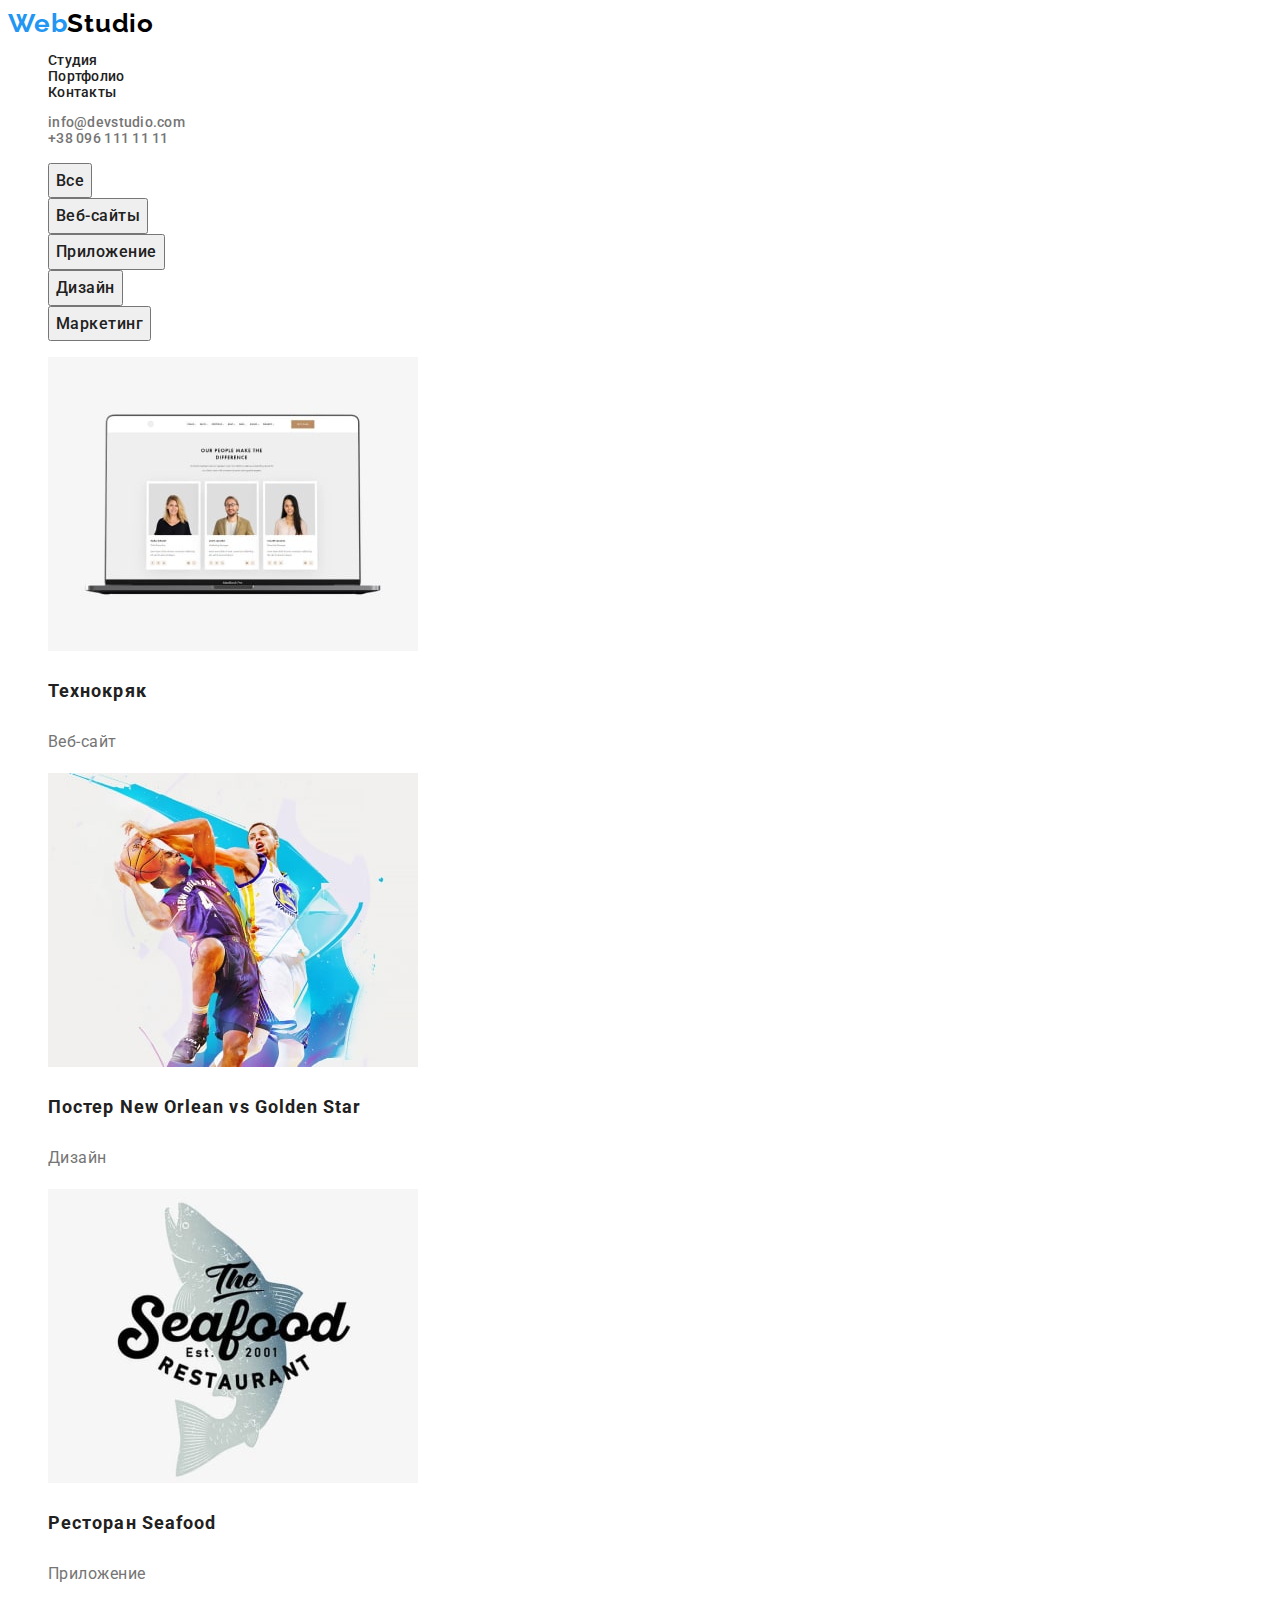
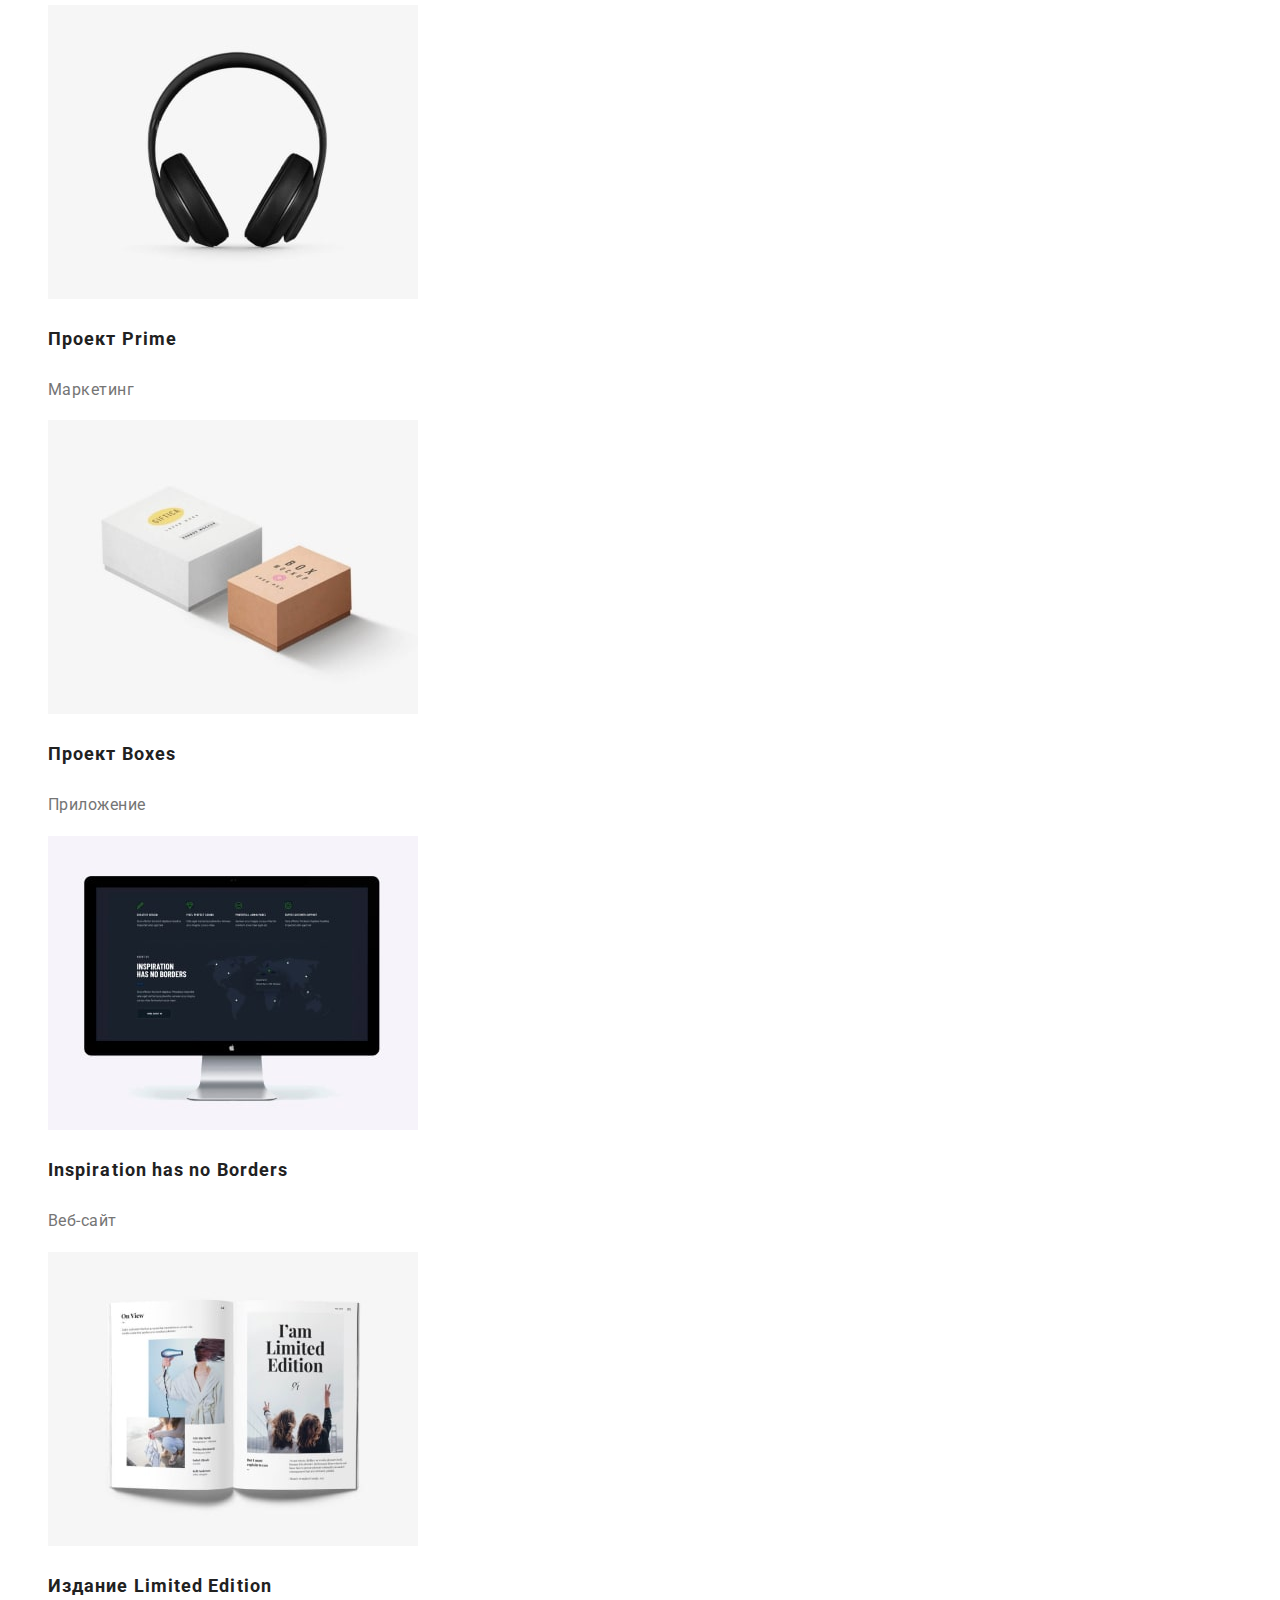
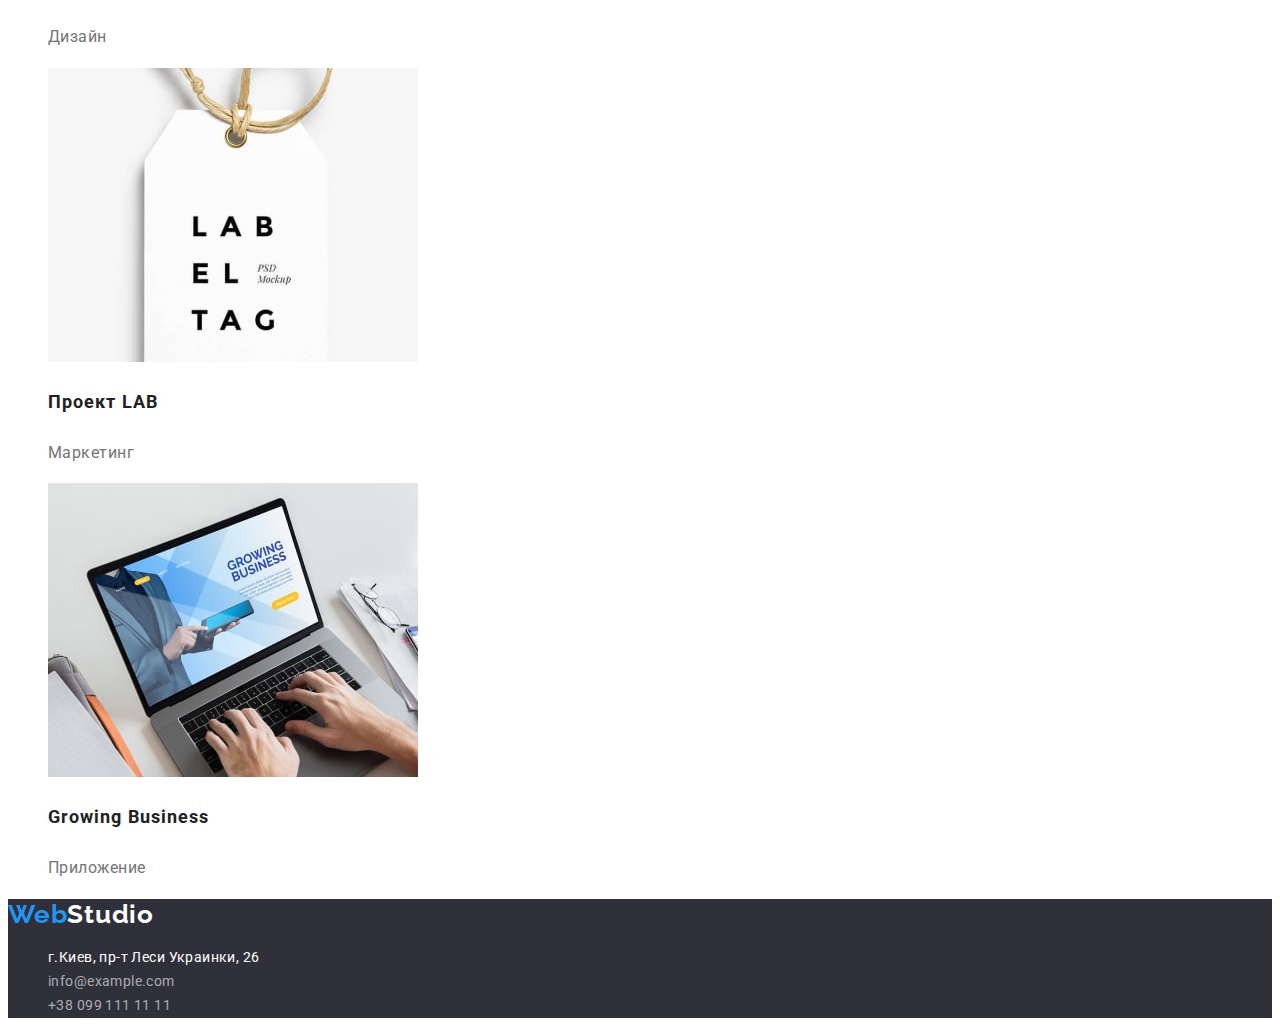
==== portfolio.html @ c3098d9e "base" ====
<!DOCTYPE html>
<html lang="ru">
  <head>
    <meta charset="UTF-8" />
    <meta http-equiv="X-UA-Compatible" content="IE=edge" />
    <meta name="viewport" content="width=device-width, initial-scale=1.0" />
    <link rel="preconnect" href="https://fonts.googleapis.com" />
    <link rel="preconnect" href="https://fonts.gstatic.com" crossorigin />
    <link
      href="https://fonts.googleapis.com/css2?family=Raleway:wght@700&family=Roboto:wght@400;500;700;900&display=swap"
      rel="stylesheet"
    />
    <link rel="stylesheet" href="./styles/portfolio.css" />
    <title>Портфолио</title>
  </head>
  <body>
    <!--header-->
    <header class="header">
      <!--menu nav-->
      <nav class="header-nav">
        <a class="header-nav-logo link" href="./index.html"
          >Web<span class="header-nav-logo-head">Studio</span></a
        >
        <ul class="header-nav-list list">
          <li>
            <a class="header-nav-list-st link" href="./index.html">Студия</a>
          </li>
          <li>
            <a class="header-nav-list-port link" href="./portfolio.html"
              >Портфолио</a
            >
          </li>
          <li>
            <a class="header-nav-list-cont link" href="#contaсts">Контакты</a>
          </li>
        </ul>
      </nav>
      <ul class="header-contaсt list">
        <li>
          <a class="header-contaсt-mail link" href="info@devstudio.com"
            >info@devstudio.com</a
          >
        </li>
        <li>
          <a class="header-contaсt-tel link" href="+380961111111"
            >+38 096 111 11 11</a
          >
        </li>
      </ul>
    </header>
    <main>
      <section class="">
        <ul class="menu-list list">
          <li class="menu-list-all link">
            <button class="menu-list-all-button" type="button">Все</button>
          </li>
          <li class="menu-list-website">
            <button class="menu-list-website-button" type="button">
              Веб-сайты
            </button>
          </li>
          <li class="menu-list-app">
            <button class="menu-list-app-button" type="button">
              Приложение
            </button>
          </li>
          <li class="menu-list-design">
            <button class="menu-list-design-button" type="button">
              Дизайн
            </button>
          </li>
          <li class="menu-list-marketing">
            <button class="menu-list-marketing-button" type="button">
              Маркетинг
            </button>
          </li>
        </ul>
        <ul class="portfolio-list list">
          <li class="portfolio-list-techno">
            <img
              src="img/portfolio/port1-min.jpg"
              alt="Технокряк"
              width="370px"
              height="294px"
            />
            <h3 class="portfolio-list-header">Технокряк</h3>
            <p class="portfolio-list-paragraph">Веб-сайт</p>
          </li>
          <li class="portfolio-list-new-orlean">
            <img
              src="img/portfolio/port2-min.jpg"
              alt="Постер New Orlean vs Golden Star"
              width="370px"
              height="294px"
            />
            <h3 class="portfolio-list-header">
              Постер New Orlean vs Golden Star
            </h3>
            <p class="portfolio-list-paragraph">Дизайн</p>
          </li>
          <li class="portfolio-list-seafood">
            <img
              src="img/portfolio/port3-min.jpg"
              alt="Ресторан Seafood"
              width="370px"
              height="294px"
            />
            <h3 class="portfolio-list-header">Ресторан Seafood</h3>
            <p class="portfolio-list-paragraph">Приложение</p>
          </li>
          <li class="portfolio-list-prime">
            <img
              src="img/portfolio/port4-min.jpg"
              alt="Проект Prime"
              width="370px"
              height="294px"
            />
            <h3 class="portfolio-list-header">Проект Prime</h3>
            <p class="portfolio-list-paragraph">Маркетинг</p>
          </li>
          <li class="portfolio-list-boxes">
            <img
              src="img/portfolio/port5-min.jpg"
              alt="Проект Boxes"
              width="370px"
              height="294px"
            />
            <h3 class="portfolio-list-header">Проект Boxes</h3>
            <p class="portfolio-list-paragraph">Приложение</p>
          </li>
          <li class="portfolio-list-inspiration">
            <img
              src="img/portfolio/port6-min.jpg"
              alt="Inspiration has no Borders"
              width="370px"
              height="294px"
            />
            <h3 class="portfolio-list-header" lang="en">
              Inspiration has no Borders
            </h3>
            <p class="portfolio-list-paragraph">Веб-сайт</p>
          </li>
          <li class="portfolio-list-limited-edition">
            <img
              src="img/portfolio/port7-min.jpg"
              alt="Издание Limited Edition"
              width="370px"
              height="294px"
            />
            <h3 class="portfolio-list-header">Издание Limited Edition</h3>
            <p class="portfolio-list-paragraph">Дизайн</p>
          </li>
          <li class="portfolio-list-lab">
            <img
              src="img/portfolio/port8-min.jpg"
              alt="Проект LAB"
              width="370px"
              height="294px"
            />
            <h3 class="portfolio-list-header">Проект LAB</h3>
            <p class="portfolio-list-paragraph">Маркетинг</p>
          </li>
          <li class="portfolio-list-growing-business">
            <img
              src="img/portfolio/port9-min.jpg"
              alt="Growing Business"
              width="370px"
              height="294px"
            />
            <h3 class="portfolio-list-header" lang="en">Growing Business</h3>
            <p class="portfolio-list-paragraph">Приложение</p>
          </li>
        </ul>
      </section>
    </main>
    <!--footer-->
    <footer class="footer" id="contaсts">
      <a class="footer-logo link" href="./index.html"
        >Web<span class="footer-logo-head">Studio</span></a
      >
      <address class="footer-contakts">
        <ul class="footer-contakts-list list">
          <li>
            <a class="footer-contakts-address link" href=""
              >г.Киев, пр-т Леси Украинки, 26</a
            >
          </li>
          <li>
            <a class="footer-contakts-mail link" href="info@example.com"
              >info@example.com</a
            >
          </li>
          <li>
            <a class="footer-contakts-tel link" href="+380991111111"
              >+38 099 111 11 11</a
            >
          </li>
        </ul>
      </address>
    </footer>
  </body>
</html>
---- styles/portfolio.css ----
body {
  font-family: "Roboto", sans-serif;
  font-style: normal;
  color: #000000;
}
:root {
  --section-color: #2f303a;
}
.link {
  text-decoration: none;
}
.list {
  list-style: none;
}
.header {
  background-color: #ffffff;
  --color-text-header: #212121;
  --color-text-contact: #757575;
}
.header-nav-logo {
  font-family: "Raleway";
  font-style: normal;
  font-weight: 700;
  font-size: 26px;
  line-height: 1.19;
  letter-spacing: 0.03em;
  color: #2196f3;
}
.header-nav-logo-head {
  color: #000000;
}
.header-nav-list {
  font-weight: 500;
  font-size: 14px;
  line-height: 1.14;
  letter-spacing: 0.02em;
  color: #212121;
}
.header-nav-list :hover,
.header-nav-list :focus {
  color: #2196f3;
}
.header-nav-list-st,
.header-nav-list-port,
.header-nav-list-cont {
  color: var(--color-text-header);
}

.header-contaсt {
  font-weight: 500;
  font-size: 14px;
  line-height: 1.14;
  letter-spacing: 0.02em;
  color: #757575;
}
.header-contaсt :hover,
.header-contaсt :focus {
  color: #2196f3;
}
.header-contaсt-mail,
.header-contaсt-tel {
  color: var(--color-text-contact);
}
.menu-list-all :hover,
.menu-list-website :hover,
.menu-list-design :hover,
.menu-list-app :hover,
.menu-list-marketing :hover,
.menu-list-all :focus,
.menu-list-website :focus,
.menu-list-design :focus,
.menu-list-app :focus,
.menu-list-marketing :focus {
  background: #2196f3;
  color: #ffffff;
}
.menu-list {
  --text-color: #212121;
}
.menu-list-all-button {
  font-family: "Roboto";
  font-style: normal;
  font-weight: 500;
  font-size: 16px;
  line-height: 1.86;
  letter-spacing: 0.03em;
  color: var(--text-color);
  cursor: pointer;
}
.menu-list-website-button {
  font-family: "Roboto";
  font-style: normal;
  font-weight: 500;
  font-size: 16px;
  line-height: 1.86;
  letter-spacing: 0.03em;
  color: var(--text-color);
  cursor: pointer;
}
.menu-list-app-button {
  font-family: "Roboto";
  font-style: normal;
  font-weight: 500;
  font-size: 16px;
  line-height: 1.86;
  letter-spacing: 0.03em;
  color: var(--text-color);
  cursor: pointer;
}
.menu-list-design-button {
  font-family: "Roboto";
  font-style: normal;
  font-weight: 500;
  font-size: 16px;
  line-height: 1.86;
  letter-spacing: 0.03em;
  color: var(--text-color);
  cursor: pointer;
}

.menu-list-marketing-button {
  font-family: "Roboto";
  font-style: normal;
  font-weight: 500;
  font-size: 16px;
  line-height: 1.86;
  letter-spacing: 0.03em;
  color: var(--text-color);
  cursor: pointer;
}
.portfolio-list-header {
  font-weight: 700;
  font-size: 18px;
  line-height: 2;
  letter-spacing: 0.06em;
  color: #212121;
}
.portfolio-list-paragraph {
  font-size: 16px;
  line-height: 1.86;
  letter-spacing: 0.03em;
  color: #757575;
}
.footer {
  background: var(--section-color);
}
.footer-logo {
  font-family: "Raleway";
  font-style: normal;
  font-weight: 700;
  font-size: 26px;
  line-height: 1.19;
  letter-spacing: 0.03em;
  color: #2196f3;
}
.footer-logo-head {
  color: #ffffff;
}
.footer-contakts-list :hover,
.footer-contakts-list :focus {
  color: #2196f3;
}
.footer-contakts-address {
  font-style: normal;
  font-size: 14px;
  line-height: 1.71;
  letter-spacing: 0.03em;
  color: #ffffff;
}
.footer-contakts-mail {
  font-style: normal;
  font-size: 14px;
  line-height: 1.71;
  letter-spacing: 0.03em;
  color: rgba(255, 255, 255, 0.6);
}
.footer-contakts-tel {
  font-style: normal;
  font-size: 14px;
  line-height: 1.71;
  letter-spacing: 0.03em;
  color: rgba(255, 255, 255, 0.6);
}
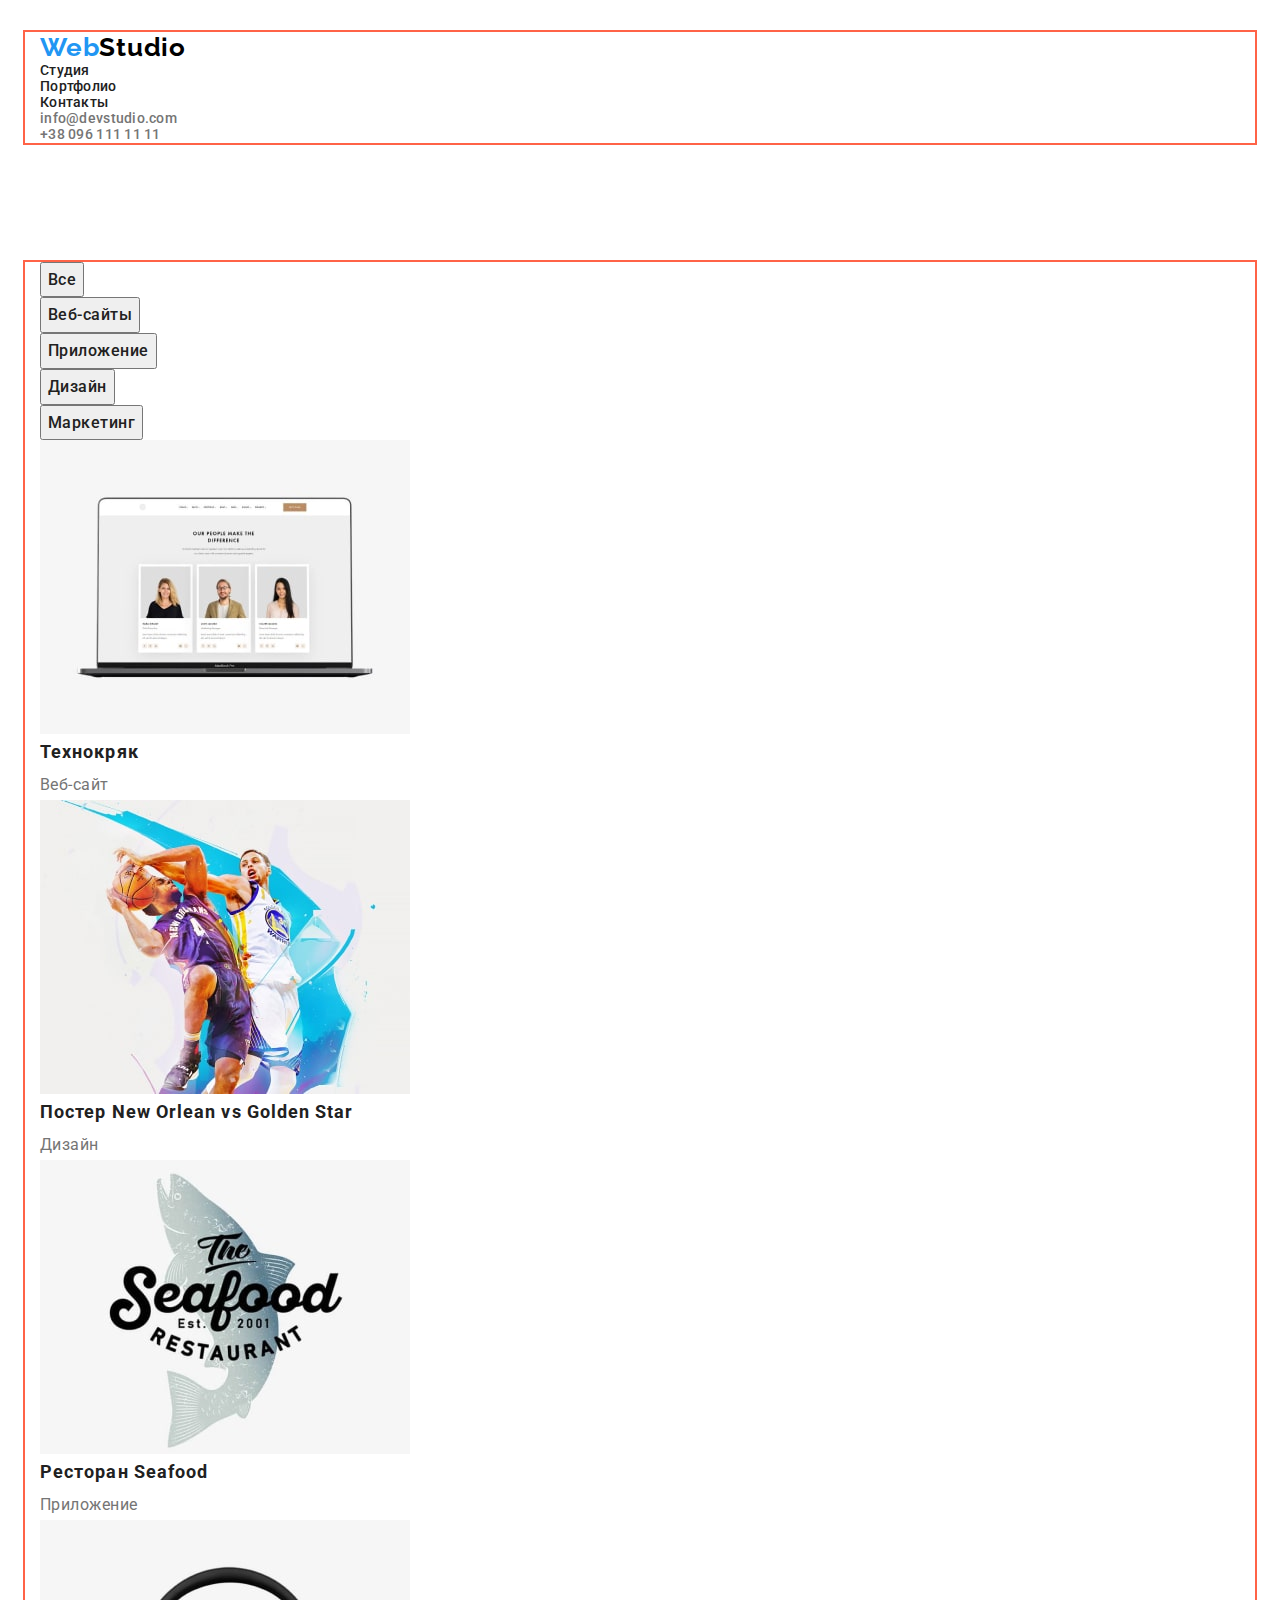
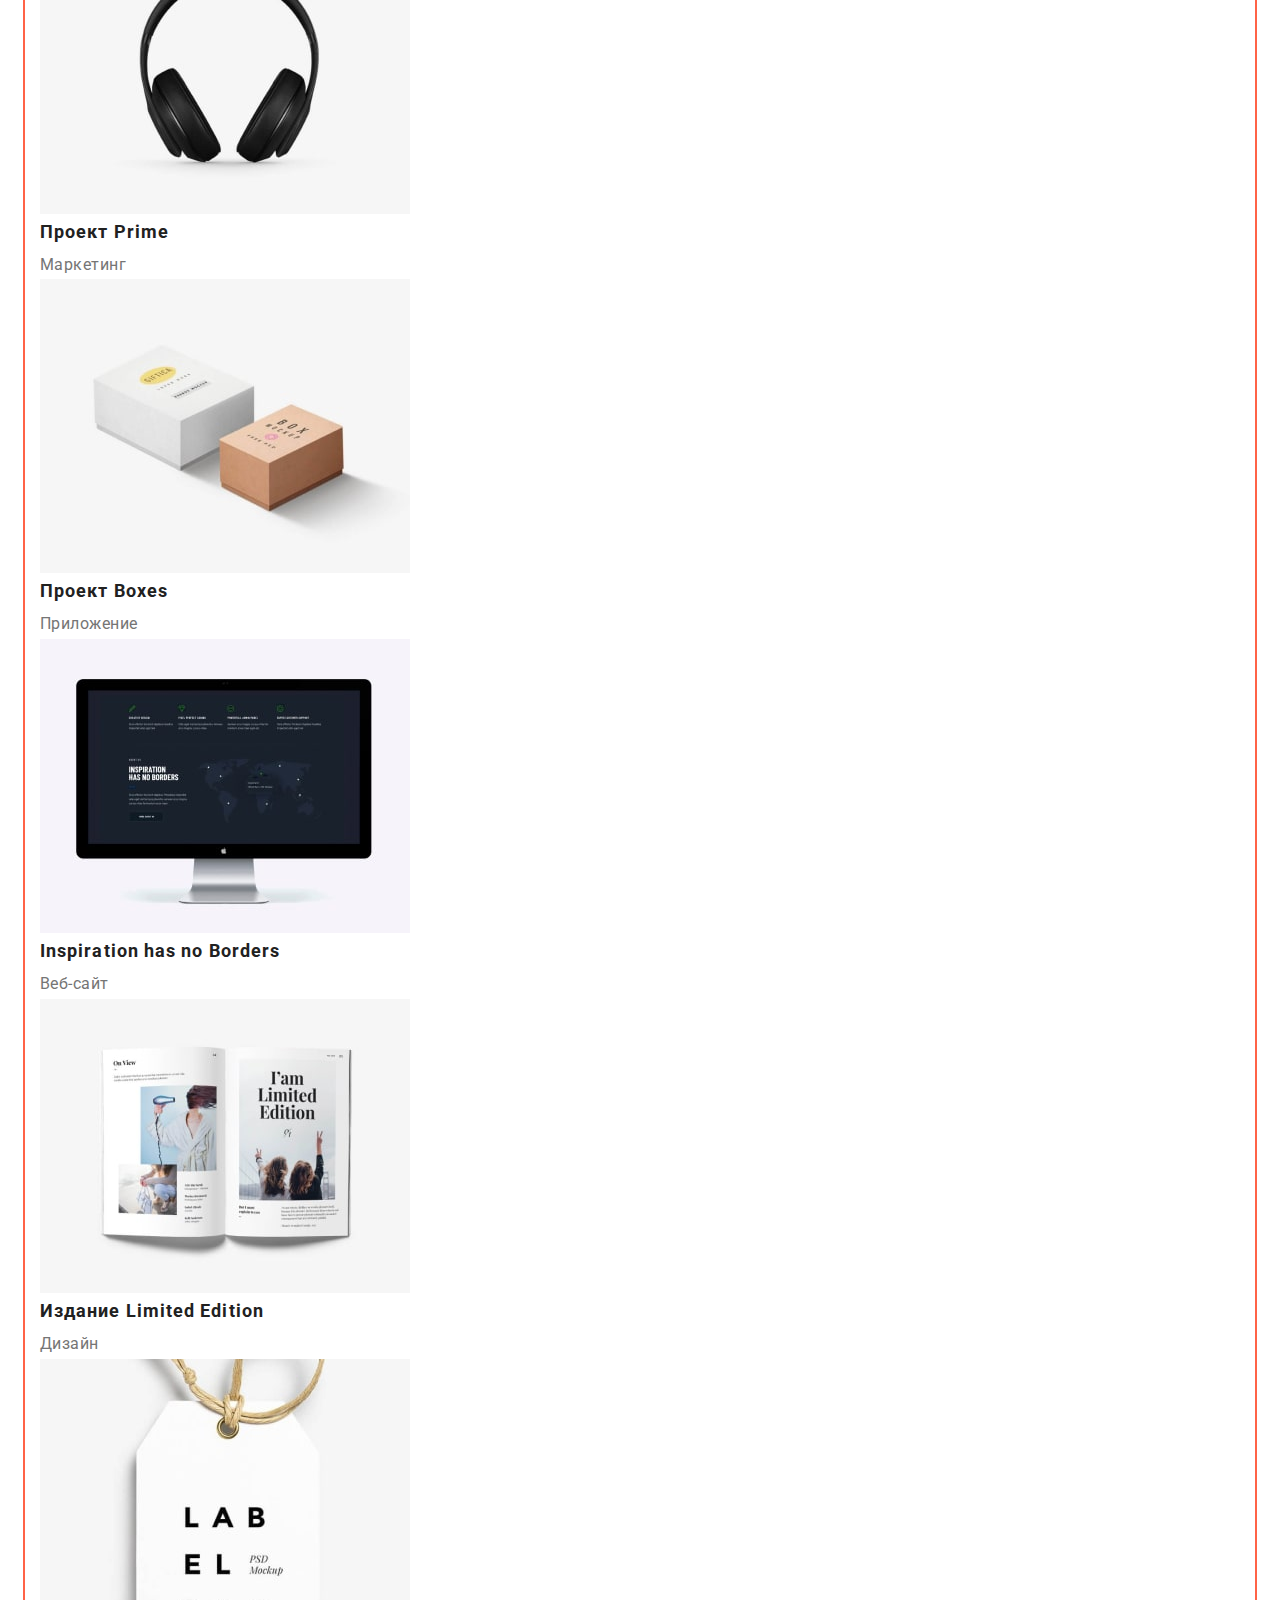
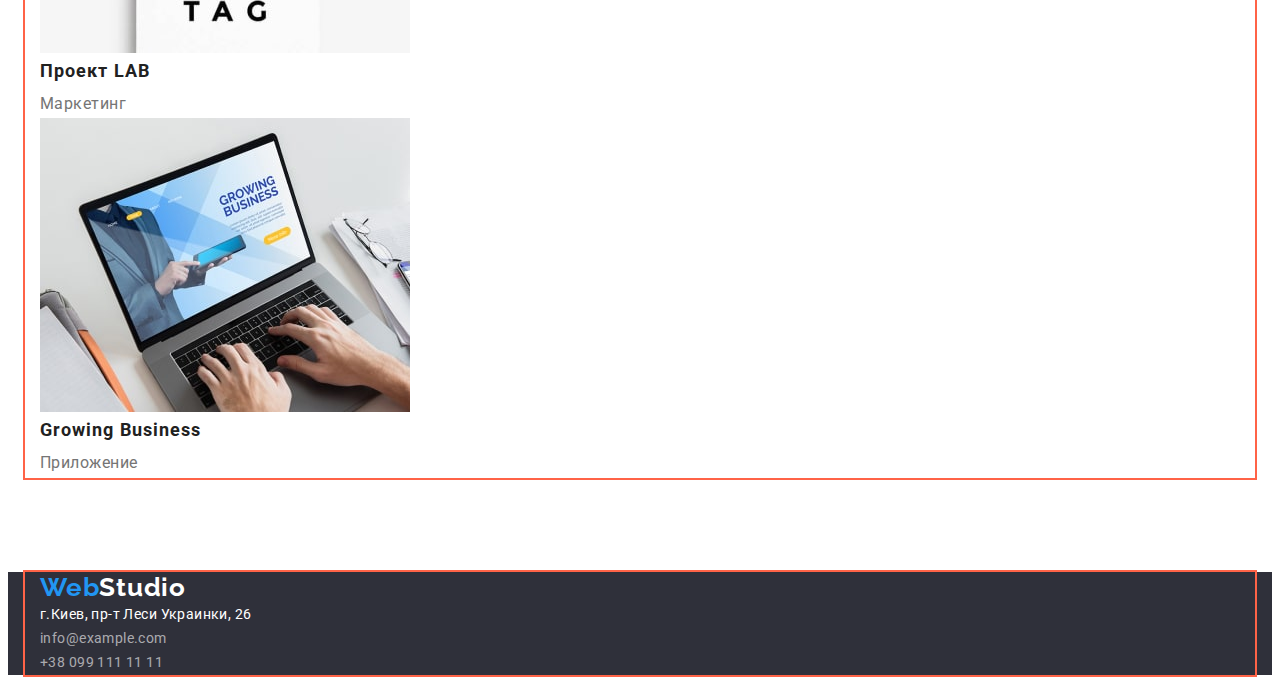
==== commit 711d97d5: "container" ====
--- a/portfolio.html
+++ b/portfolio.html
@@ -10,193 +10,206 @@
       href="https://fonts.googleapis.com/css2?family=Raleway:wght@700&family=Roboto:wght@400;500;700;900&display=swap"
       rel="stylesheet"
     />
+    <link
+      rel="stylesheet"
+      href="https://cdnjs.cloudflare.com/ajax/libs/modern-normalize/1.1.0/modern-normalize.min.css"
+      integrity="sha512-wpPYUAdjBVSE4KJnH1VR1HeZfpl1ub8YT/NKx4PuQ5NmX2tKuGu6U/JRp5y+Y8XG2tV+wKQpNHVUX03MfMFn9Q=="
+      crossorigin="anonymous"
+      referrerpolicy="no-referrer"
+    />
     <link rel="stylesheet" href="./styles/portfolio.css" />
     <title>Портфолио</title>
   </head>
   <body>
     <!--header-->
     <header class="header">
-      <!--menu nav-->
-      <nav class="header-nav">
-        <a class="header-nav-logo link" href="./index.html"
-          >Web<span class="header-nav-logo-head">Studio</span></a
-        >
-        <ul class="header-nav-list list">
+      <div class="container">
+        <!--menu nav-->
+        <nav class="header-nav">
+          <a class="header-nav-logo link" href="./index.html"
+            >Web<span class="header-nav-logo-head">Studio</span></a
+          >
+          <ul class="header-nav-list list">
+            <li>
+              <a class="header-nav-list-st link" href="./index.html">Студия</a>
+            </li>
+            <li>
+              <a class="header-nav-list-port link" href="./portfolio.html"
+                >Портфолио</a
+              >
+            </li>
+            <li>
+              <a class="header-nav-list-cont link" href="#contaсts">Контакты</a>
+            </li>
+          </ul>
+        </nav>
+        <ul class="header-contaсt list">
           <li>
-            <a class="header-nav-list-st link" href="./index.html">Студия</a>
-          </li>
-          <li>
-            <a class="header-nav-list-port link" href="./portfolio.html"
-              >Портфолио</a
+            <a class="header-contaсt-mail link" href="info@devstudio.com"
+              >info@devstudio.com</a
             >
           </li>
           <li>
-            <a class="header-nav-list-cont link" href="#contaсts">Контакты</a>
+            <a class="header-contaсt-tel link" href="+380961111111"
+              >+38 096 111 11 11</a
+            >
           </li>
         </ul>
-      </nav>
-      <ul class="header-contaсt list">
-        <li>
-          <a class="header-contaсt-mail link" href="info@devstudio.com"
-            >info@devstudio.com</a
-          >
-        </li>
-        <li>
-          <a class="header-contaсt-tel link" href="+380961111111"
-            >+38 096 111 11 11</a
-          >
-        </li>
-      </ul>
+      </div>
     </header>
     <main>
-      <section class="">
-        <ul class="menu-list list">
-          <li class="menu-list-all link">
-            <button class="menu-list-all-button" type="button">Все</button>
-          </li>
-          <li class="menu-list-website">
-            <button class="menu-list-website-button" type="button">
-              Веб-сайты
-            </button>
-          </li>
-          <li class="menu-list-app">
-            <button class="menu-list-app-button" type="button">
-              Приложение
-            </button>
-          </li>
-          <li class="menu-list-design">
-            <button class="menu-list-design-button" type="button">
-              Дизайн
-            </button>
-          </li>
-          <li class="menu-list-marketing">
-            <button class="menu-list-marketing-button" type="button">
-              Маркетинг
-            </button>
-          </li>
-        </ul>
-        <ul class="portfolio-list list">
-          <li class="portfolio-list-techno">
-            <img
-              src="img/portfolio/port1-min.jpg"
-              alt="Технокряк"
-              width="370px"
-              height="294px"
-            />
-            <h3 class="portfolio-list-header">Технокряк</h3>
-            <p class="portfolio-list-paragraph">Веб-сайт</p>
-          </li>
-          <li class="portfolio-list-new-orlean">
-            <img
-              src="img/portfolio/port2-min.jpg"
-              alt="Постер New Orlean vs Golden Star"
-              width="370px"
-              height="294px"
-            />
-            <h3 class="portfolio-list-header">
-              Постер New Orlean vs Golden Star
-            </h3>
-            <p class="portfolio-list-paragraph">Дизайн</p>
-          </li>
-          <li class="portfolio-list-seafood">
-            <img
-              src="img/portfolio/port3-min.jpg"
-              alt="Ресторан Seafood"
-              width="370px"
-              height="294px"
-            />
-            <h3 class="portfolio-list-header">Ресторан Seafood</h3>
-            <p class="portfolio-list-paragraph">Приложение</p>
-          </li>
-          <li class="portfolio-list-prime">
-            <img
-              src="img/portfolio/port4-min.jpg"
-              alt="Проект Prime"
-              width="370px"
-              height="294px"
-            />
-            <h3 class="portfolio-list-header">Проект Prime</h3>
-            <p class="portfolio-list-paragraph">Маркетинг</p>
-          </li>
-          <li class="portfolio-list-boxes">
-            <img
-              src="img/portfolio/port5-min.jpg"
-              alt="Проект Boxes"
-              width="370px"
-              height="294px"
-            />
-            <h3 class="portfolio-list-header">Проект Boxes</h3>
-            <p class="portfolio-list-paragraph">Приложение</p>
-          </li>
-          <li class="portfolio-list-inspiration">
-            <img
-              src="img/portfolio/port6-min.jpg"
-              alt="Inspiration has no Borders"
-              width="370px"
-              height="294px"
-            />
-            <h3 class="portfolio-list-header" lang="en">
-              Inspiration has no Borders
-            </h3>
-            <p class="portfolio-list-paragraph">Веб-сайт</p>
-          </li>
-          <li class="portfolio-list-limited-edition">
-            <img
-              src="img/portfolio/port7-min.jpg"
-              alt="Издание Limited Edition"
-              width="370px"
-              height="294px"
-            />
-            <h3 class="portfolio-list-header">Издание Limited Edition</h3>
-            <p class="portfolio-list-paragraph">Дизайн</p>
-          </li>
-          <li class="portfolio-list-lab">
-            <img
-              src="img/portfolio/port8-min.jpg"
-              alt="Проект LAB"
-              width="370px"
-              height="294px"
-            />
-            <h3 class="portfolio-list-header">Проект LAB</h3>
-            <p class="portfolio-list-paragraph">Маркетинг</p>
-          </li>
-          <li class="portfolio-list-growing-business">
-            <img
-              src="img/portfolio/port9-min.jpg"
-              alt="Growing Business"
-              width="370px"
-              height="294px"
-            />
-            <h3 class="portfolio-list-header" lang="en">Growing Business</h3>
-            <p class="portfolio-list-paragraph">Приложение</p>
-          </li>
-        </ul>
+      <section class="portfolio-menu">
+        <div class="container">
+          <ul class="menu-list list">
+            <li class="menu-list-all link">
+              <button class="menu-list-all-button" type="button">Все</button>
+            </li>
+            <li class="menu-list-website">
+              <button class="menu-list-website-button" type="button">
+                Веб-сайты
+              </button>
+            </li>
+            <li class="menu-list-app">
+              <button class="menu-list-app-button" type="button">
+                Приложение
+              </button>
+            </li>
+            <li class="menu-list-design">
+              <button class="menu-list-design-button" type="button">
+                Дизайн
+              </button>
+            </li>
+            <li class="menu-list-marketing">
+              <button class="menu-list-marketing-button" type="button">
+                Маркетинг
+              </button>
+            </li>
+          </ul>
+          <ul class="portfolio-list list">
+            <li class="portfolio-list-techno">
+              <img
+                src="img/portfolio/port1-min.jpg"
+                alt="Технокряк"
+                width="370px"
+                height="294px"
+              />
+              <h3 class="portfolio-list-header">Технокряк</h3>
+              <p class="portfolio-list-paragraph">Веб-сайт</p>
+            </li>
+            <li class="portfolio-list-new-orlean">
+              <img
+                src="img/portfolio/port2-min.jpg"
+                alt="Постер New Orlean vs Golden Star"
+                width="370px"
+                height="294px"
+              />
+              <h3 class="portfolio-list-header">
+                Постер New Orlean vs Golden Star
+              </h3>
+              <p class="portfolio-list-paragraph">Дизайн</p>
+            </li>
+            <li class="portfolio-list-seafood">
+              <img
+                src="img/portfolio/port3-min.jpg"
+                alt="Ресторан Seafood"
+                width="370px"
+                height="294px"
+              />
+              <h3 class="portfolio-list-header">Ресторан Seafood</h3>
+              <p class="portfolio-list-paragraph">Приложение</p>
+            </li>
+            <li class="portfolio-list-prime">
+              <img
+                src="img/portfolio/port4-min.jpg"
+                alt="Проект Prime"
+                width="370px"
+                height="294px"
+              />
+              <h3 class="portfolio-list-header">Проект Prime</h3>
+              <p class="portfolio-list-paragraph">Маркетинг</p>
+            </li>
+            <li class="portfolio-list-boxes">
+              <img
+                src="img/portfolio/port5-min.jpg"
+                alt="Проект Boxes"
+                width="370px"
+                height="294px"
+              />
+              <h3 class="portfolio-list-header">Проект Boxes</h3>
+              <p class="portfolio-list-paragraph">Приложение</p>
+            </li>
+            <li class="portfolio-list-inspiration">
+              <img
+                src="img/portfolio/port6-min.jpg"
+                alt="Inspiration has no Borders"
+                width="370px"
+                height="294px"
+              />
+              <h3 class="portfolio-list-header" lang="en">
+                Inspiration has no Borders
+              </h3>
+              <p class="portfolio-list-paragraph">Веб-сайт</p>
+            </li>
+            <li class="portfolio-list-limited-edition">
+              <img
+                src="img/portfolio/port7-min.jpg"
+                alt="Издание Limited Edition"
+                width="370px"
+                height="294px"
+              />
+              <h3 class="portfolio-list-header">Издание Limited Edition</h3>
+              <p class="portfolio-list-paragraph">Дизайн</p>
+            </li>
+            <li class="portfolio-list-lab">
+              <img
+                src="img/portfolio/port8-min.jpg"
+                alt="Проект LAB"
+                width="370px"
+                height="294px"
+              />
+              <h3 class="portfolio-list-header">Проект LAB</h3>
+              <p class="portfolio-list-paragraph">Маркетинг</p>
+            </li>
+            <li class="portfolio-list-growing-business">
+              <img
+                src="img/portfolio/port9-min.jpg"
+                alt="Growing Business"
+                width="370px"
+                height="294px"
+              />
+              <h3 class="portfolio-list-header" lang="en">Growing Business</h3>
+              <p class="portfolio-list-paragraph">Приложение</p>
+            </li>
+          </ul>
+        </div>
       </section>
     </main>
     <!--footer-->
     <footer class="footer" id="contaсts">
-      <a class="footer-logo link" href="./index.html"
-        >Web<span class="footer-logo-head">Studio</span></a
-      >
-      <address class="footer-contakts">
-        <ul class="footer-contakts-list list">
-          <li>
-            <a class="footer-contakts-address link" href=""
-              >г.Киев, пр-т Леси Украинки, 26</a
-            >
-          </li>
-          <li>
-            <a class="footer-contakts-mail link" href="info@example.com"
-              >info@example.com</a
-            >
-          </li>
-          <li>
-            <a class="footer-contakts-tel link" href="+380991111111"
-              >+38 099 111 11 11</a
-            >
-          </li>
-        </ul>
-      </address>
+      <div class="container">
+        <a class="footer-logo link" href="./index.html"
+          >Web<span class="footer-logo-head">Studio</span></a
+        >
+        <address class="footer-contakts">
+          <ul class="footer-contakts-list list">
+            <li>
+              <a class="footer-contakts-address link" href=""
+                >г.Киев, пр-т Леси Украинки, 26</a
+              >
+            </li>
+            <li>
+              <a class="footer-contakts-mail link" href="info@example.com"
+                >info@example.com</a
+              >
+            </li>
+            <li>
+              <a class="footer-contakts-tel link" href="+380991111111"
+                >+38 099 111 11 11</a
+              >
+            </li>
+          </ul>
+        </address>
+      </div>
     </footer>
   </body>
 </html>
--- a/styles/portfolio.css
+++ b/styles/portfolio.css
@@ -5,6 +5,33 @@
 }
 :root {
   --section-color: #2f303a;
+}
+img {
+  display: block;
+}
+p,
+h1,
+h2,
+h3,
+h4,
+h5,
+h6 {
+  margin: 0;
+}
+ul,
+ol {
+  padding-left: 0;
+  margin: 0;
+}
+button {
+  cursor: pointer;
+}
+.container {
+  width: 1200px;
+  padding-left: 15px;
+  padding-right: 15px;
+  margin: 0 auto;
+  outline: 2px solid tomato;
 }
 .link {
   text-decoration: none;
@@ -16,6 +43,8 @@
   background-color: #ffffff;
   --color-text-header: #212121;
   --color-text-contact: #757575;
+  padding-top: 24px;
+  padding-bottom: 25px;
 }
 .header-nav-logo {
   font-family: "Raleway";
@@ -60,6 +89,10 @@
 .header-contaсt-mail,
 .header-contaсt-tel {
   color: var(--color-text-contact);
+}
+.portfolio-menu {
+  padding-top: 94px;
+  padding-bottom: 94px;
 }
 .menu-list-all :hover,
 .menu-list-website :hover,
@@ -155,6 +188,8 @@
 }
 .footer-logo-head {
   color: #ffffff;
+  padding-top: 60px;
+  padding-bottom: 60px;
 }
 .footer-contakts-list :hover,
 .footer-contakts-list :focus {
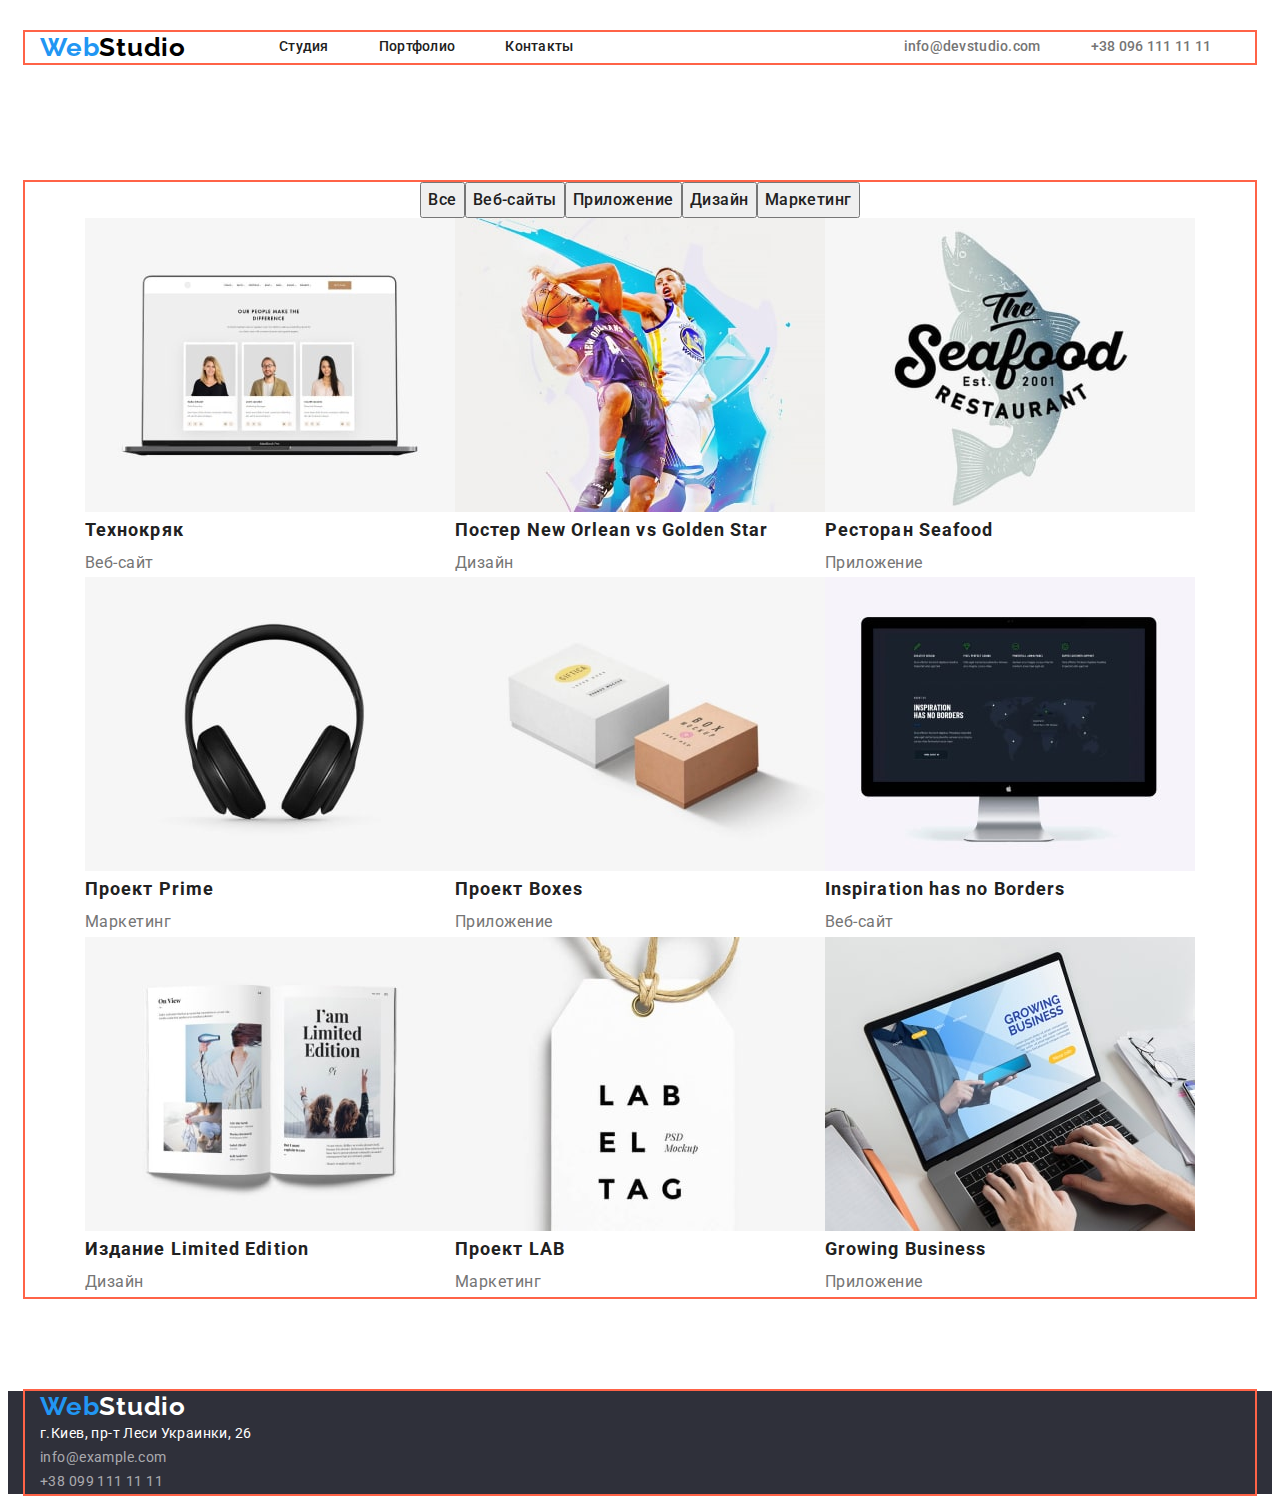
==== commit 900cc954: "flex" ====
--- a/portfolio.html
+++ b/portfolio.html
@@ -24,11 +24,11 @@
     <!--header-->
     <header class="header">
       <div class="container">
+        <a class="header-logo link" href="./index.html"
+          >Web<span class="header-logo-head">Studio</span></a
+        >
         <!--menu nav-->
         <nav class="header-nav">
-          <a class="header-nav-logo link" href="./index.html"
-            >Web<span class="header-nav-logo-head">Studio</span></a
-          >
           <ul class="header-nav-list list">
             <li>
               <a class="header-nav-list-st link" href="./index.html">Студия</a>
--- a/styles/portfolio.css
+++ b/styles/portfolio.css
@@ -46,7 +46,11 @@
   padding-top: 24px;
   padding-bottom: 25px;
 }
-.header-nav-logo {
+.header .container {
+  display: flex;
+  align-items: center;
+}
+.header-logo {
   font-family: "Raleway";
   font-style: normal;
   font-weight: 700;
@@ -55,8 +59,11 @@
   letter-spacing: 0.03em;
   color: #2196f3;
 }
-.header-nav-logo-head {
+.header-logo-head {
   color: #000000;
+}
+.header-nav {
+  margin-left: 93px;
 }
 .header-nav-list {
   font-weight: 500;
@@ -64,15 +71,22 @@
   line-height: 1.14;
   letter-spacing: 0.02em;
   color: #212121;
+  display: flex;
 }
 .header-nav-list :hover,
 .header-nav-list :focus {
   color: #2196f3;
 }
-.header-nav-list-st,
-.header-nav-list-port,
+.header-nav-list-st {
+  color: var(--color-text-header);
+}
+.header-nav-list-port {
+  color: var(--color-text-header);
+  margin-left: 50px;
+}
 .header-nav-list-cont {
   color: var(--color-text-header);
+  margin-left: 50px;
 }
 
 .header-contaсt {
@@ -81,14 +95,19 @@
   line-height: 1.14;
   letter-spacing: 0.02em;
   color: #757575;
+  margin-left: 330px;
+  display: flex;
 }
 .header-contaсt :hover,
 .header-contaсt :focus {
   color: #2196f3;
 }
-.header-contaсt-mail,
+.header-contaсt-mail {
+  color: var(--color-text-contact);
+}
 .header-contaсt-tel {
   color: var(--color-text-contact);
+  margin-left: 50px;
 }
 .portfolio-menu {
   padding-top: 94px;
@@ -109,6 +128,8 @@
 }
 .menu-list {
   --text-color: #212121;
+  display: flex;
+  justify-content: center;
 }
 .menu-list-all-button {
   font-family: "Roboto";
@@ -160,6 +181,11 @@
   letter-spacing: 0.03em;
   color: var(--text-color);
   cursor: pointer;
+}
+.portfolio-list {
+  display: flex;
+  flex-wrap: wrap;
+  justify-content: center;
 }
 .portfolio-list-header {
   font-weight: 700;
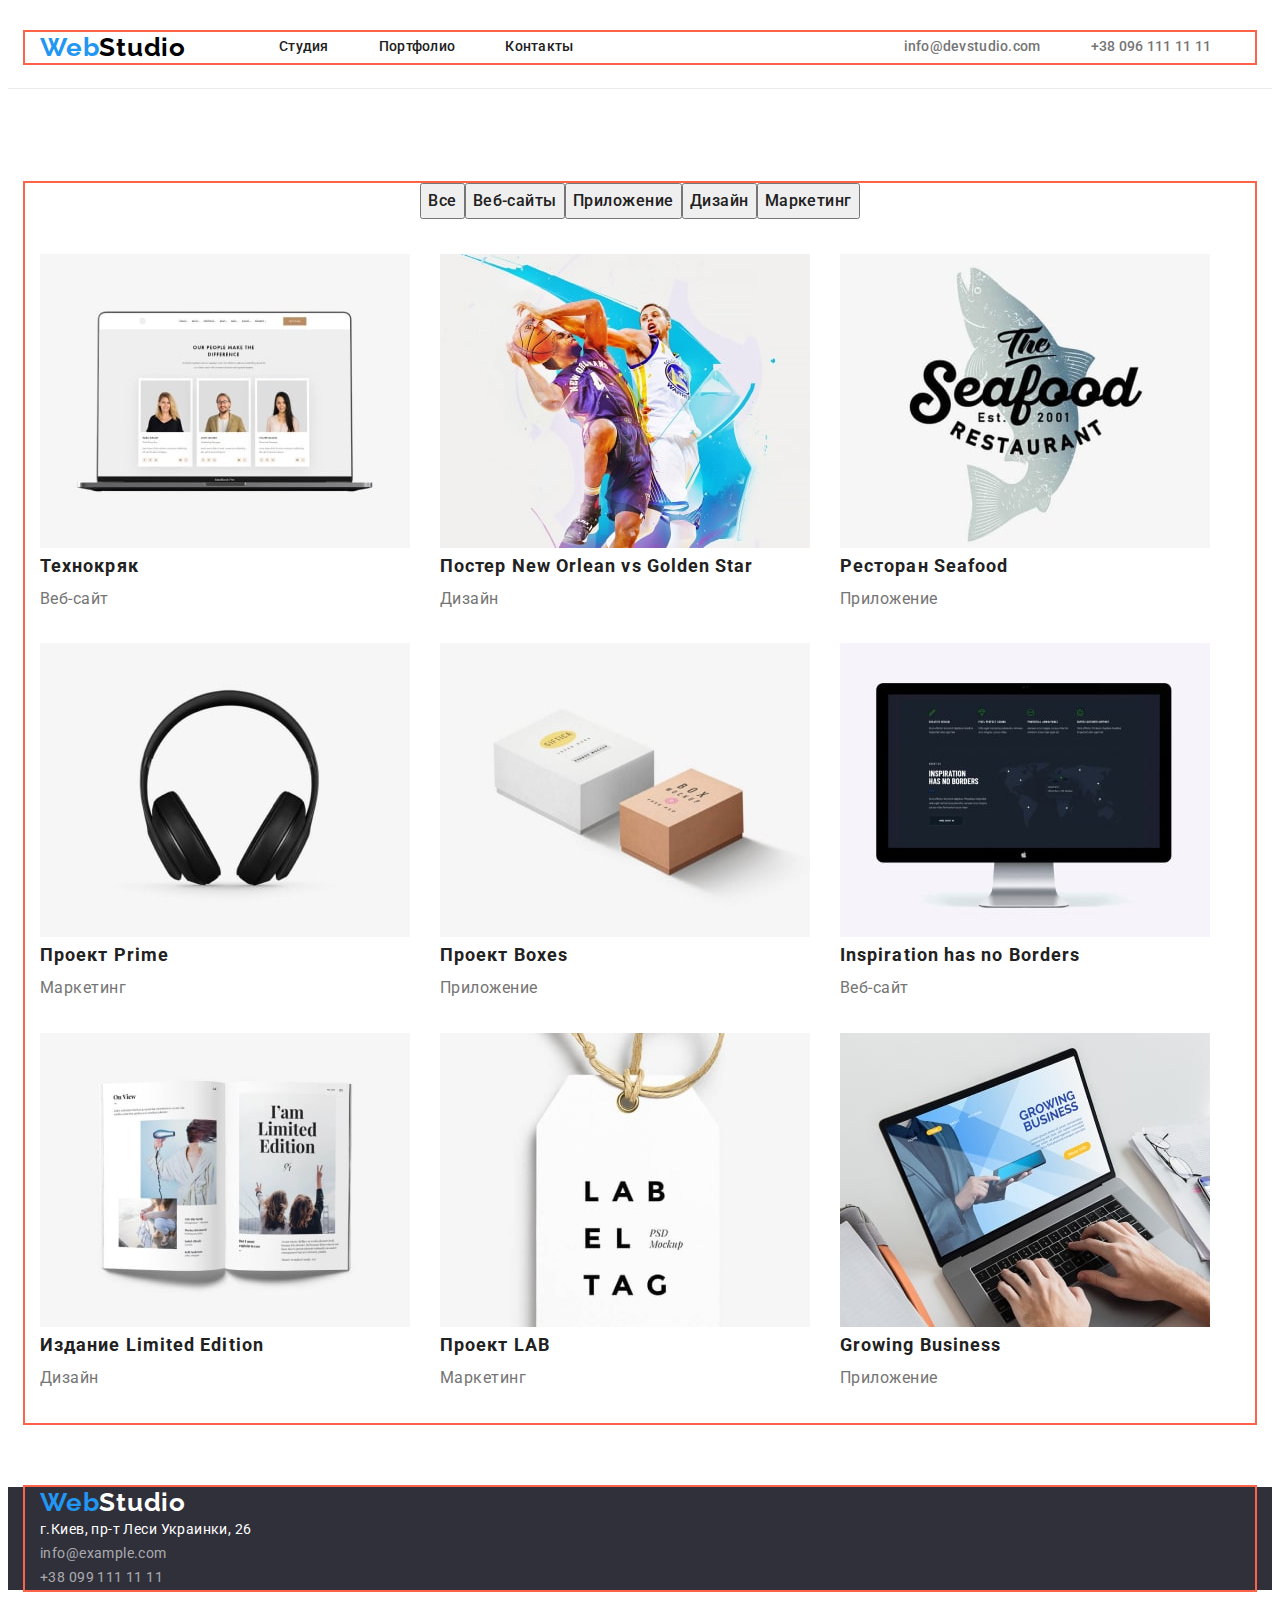
==== commit afba3c3d: "29/04" ====
--- a/portfolio.html
+++ b/portfolio.html
@@ -86,7 +86,7 @@
             </li>
           </ul>
           <ul class="portfolio-list list">
-            <li class="portfolio-list-techno">
+            <li class="portfolio-item">
               <img
                 src="img/portfolio/port1-min.jpg"
                 alt="Технокряк"
@@ -96,7 +96,7 @@
               <h3 class="portfolio-list-header">Технокряк</h3>
               <p class="portfolio-list-paragraph">Веб-сайт</p>
             </li>
-            <li class="portfolio-list-new-orlean">
+            <li class="portfolio-item">
               <img
                 src="img/portfolio/port2-min.jpg"
                 alt="Постер New Orlean vs Golden Star"
@@ -108,7 +108,7 @@
               </h3>
               <p class="portfolio-list-paragraph">Дизайн</p>
             </li>
-            <li class="portfolio-list-seafood">
+            <li class="portfolio-item">
               <img
                 src="img/portfolio/port3-min.jpg"
                 alt="Ресторан Seafood"
@@ -118,7 +118,7 @@
               <h3 class="portfolio-list-header">Ресторан Seafood</h3>
               <p class="portfolio-list-paragraph">Приложение</p>
             </li>
-            <li class="portfolio-list-prime">
+            <li class="portfolio-item">
               <img
                 src="img/portfolio/port4-min.jpg"
                 alt="Проект Prime"
@@ -128,7 +128,7 @@
               <h3 class="portfolio-list-header">Проект Prime</h3>
               <p class="portfolio-list-paragraph">Маркетинг</p>
             </li>
-            <li class="portfolio-list-boxes">
+            <li class="portfolio-item">
               <img
                 src="img/portfolio/port5-min.jpg"
                 alt="Проект Boxes"
@@ -138,7 +138,7 @@
               <h3 class="portfolio-list-header">Проект Boxes</h3>
               <p class="portfolio-list-paragraph">Приложение</p>
             </li>
-            <li class="portfolio-list-inspiration">
+            <li class="portfolio-item">
               <img
                 src="img/portfolio/port6-min.jpg"
                 alt="Inspiration has no Borders"
@@ -150,7 +150,7 @@
               </h3>
               <p class="portfolio-list-paragraph">Веб-сайт</p>
             </li>
-            <li class="portfolio-list-limited-edition">
+            <li class="portfolio-item">
               <img
                 src="img/portfolio/port7-min.jpg"
                 alt="Издание Limited Edition"
@@ -160,7 +160,7 @@
               <h3 class="portfolio-list-header">Издание Limited Edition</h3>
               <p class="portfolio-list-paragraph">Дизайн</p>
             </li>
-            <li class="portfolio-list-lab">
+            <li class="portfolio-item">
               <img
                 src="img/portfolio/port8-min.jpg"
                 alt="Проект LAB"
@@ -170,7 +170,7 @@
               <h3 class="portfolio-list-header">Проект LAB</h3>
               <p class="portfolio-list-paragraph">Маркетинг</p>
             </li>
-            <li class="portfolio-list-growing-business">
+            <li class="portfolio-item">
               <img
                 src="img/portfolio/port9-min.jpg"
                 alt="Growing Business"
--- a/styles/portfolio.css
+++ b/styles/portfolio.css
@@ -45,6 +45,7 @@
   --color-text-contact: #757575;
   padding-top: 24px;
   padding-bottom: 25px;
+  border-bottom: 1px solid #ececec;
 }
 .header .container {
   display: flex;
@@ -185,7 +186,14 @@
 .portfolio-list {
   display: flex;
   flex-wrap: wrap;
-  justify-content: center;
+  margin-left: -30px;
+  margin-bottom: -30px;
+  padding-top: 35px;
+}
+.portfolio-item {
+  width: calc(100% / 3-30px);
+  margin-left: 30px;
+  margin-bottom: 30px;
 }
 .portfolio-list-header {
   font-weight: 700;
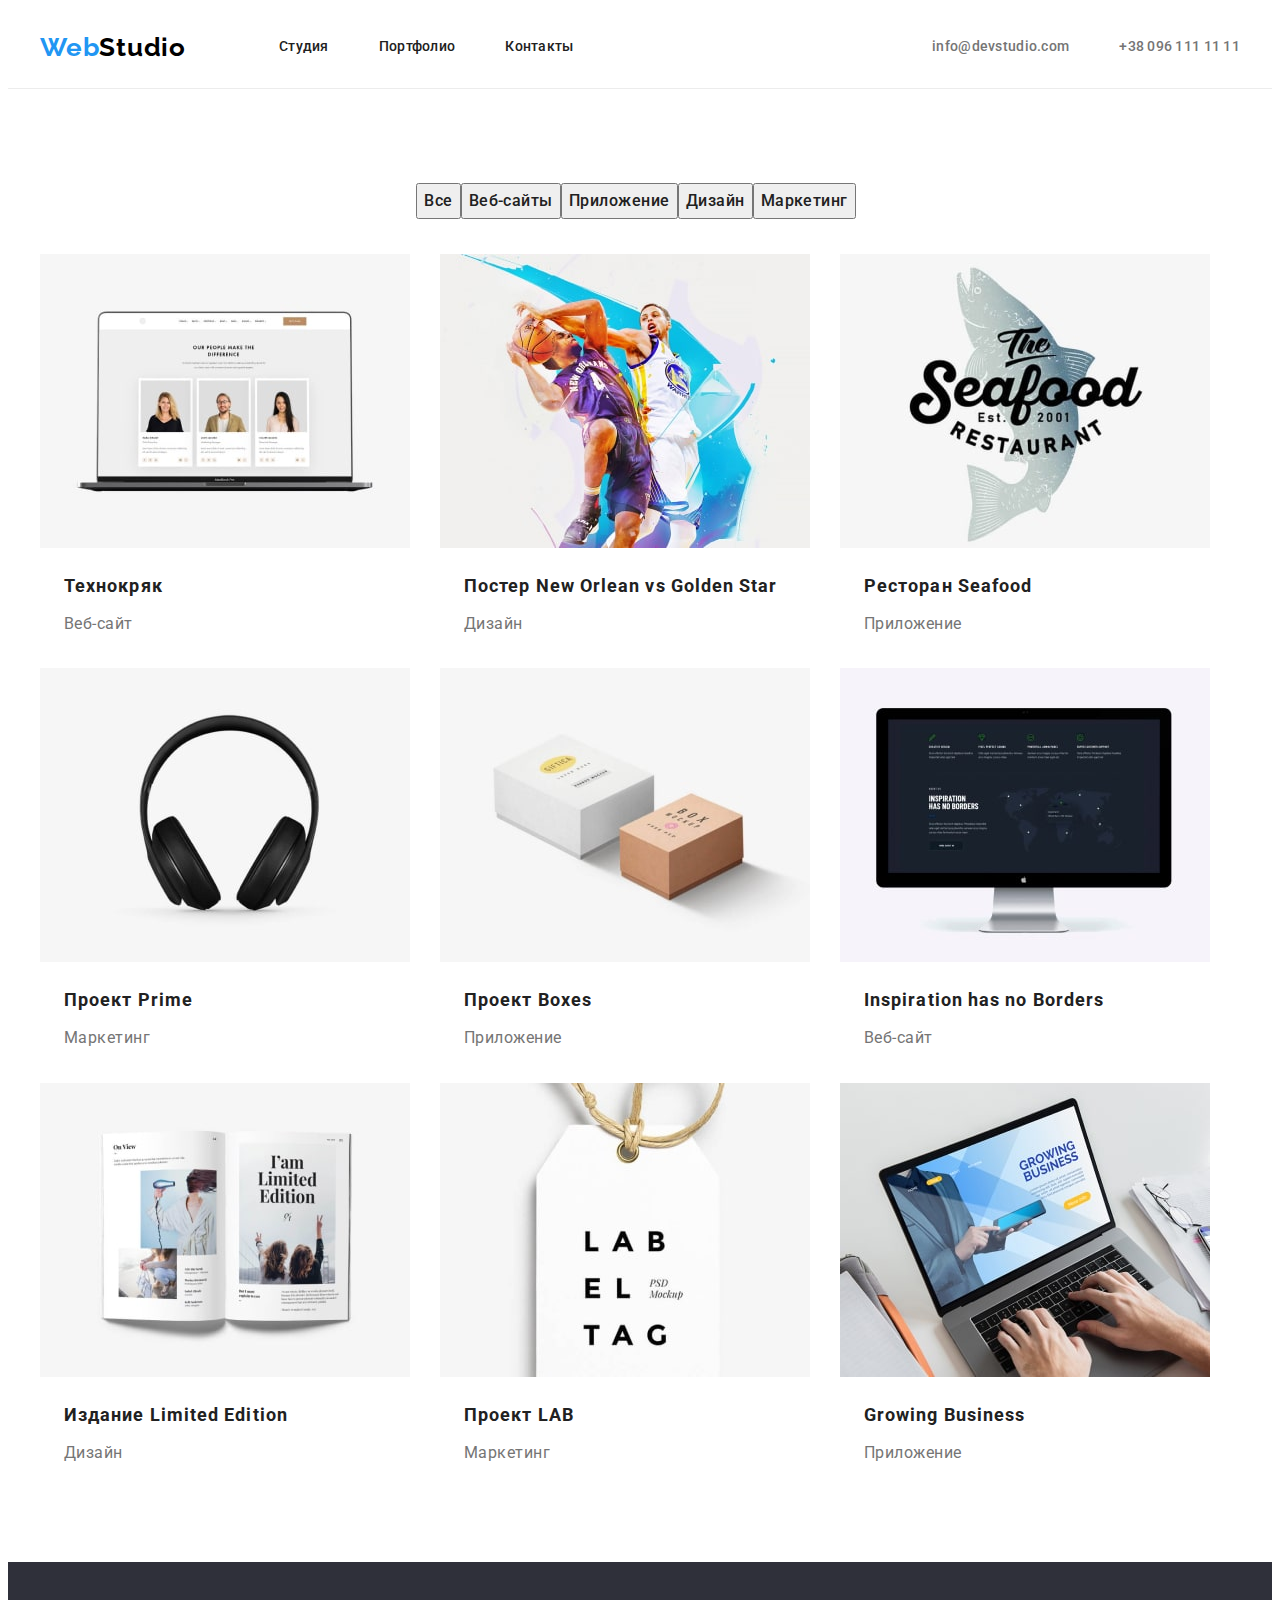
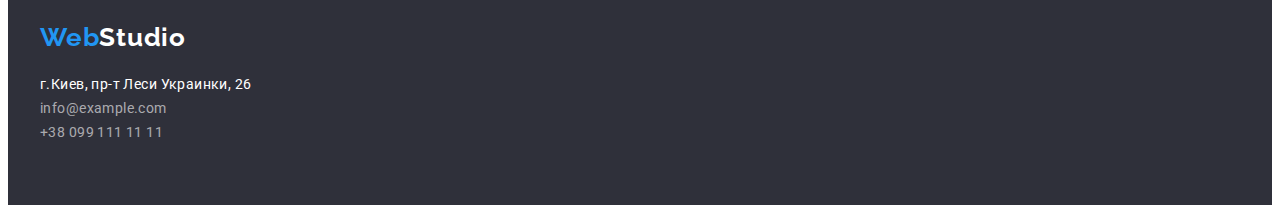
==== commit d8292a6e: "edits1" ====
--- a/portfolio.html
+++ b/portfolio.html
@@ -87,12 +87,7 @@
           </ul>
           <ul class="portfolio-list list">
             <li class="portfolio-item">
-              <img
-                src="img/portfolio/port1-min.jpg"
-                alt="Технокряк"
-                width="370px"
-                height="294px"
-              />
+              <img src="img/portfolio/port1-min.jpg" alt="Технокряк" />
               <h3 class="portfolio-list-header">Технокряк</h3>
               <p class="portfolio-list-paragraph">Веб-сайт</p>
             </li>
@@ -100,8 +95,6 @@
               <img
                 src="img/portfolio/port2-min.jpg"
                 alt="Постер New Orlean vs Golden Star"
-                width="370px"
-                height="294px"
               />
               <h3 class="portfolio-list-header">
                 Постер New Orlean vs Golden Star
@@ -109,32 +102,17 @@
               <p class="portfolio-list-paragraph">Дизайн</p>
             </li>
             <li class="portfolio-item">
-              <img
-                src="img/portfolio/port3-min.jpg"
-                alt="Ресторан Seafood"
-                width="370px"
-                height="294px"
-              />
+              <img src="img/portfolio/port3-min.jpg" alt="Ресторан Seafood" />
               <h3 class="portfolio-list-header">Ресторан Seafood</h3>
               <p class="portfolio-list-paragraph">Приложение</p>
             </li>
             <li class="portfolio-item">
-              <img
-                src="img/portfolio/port4-min.jpg"
-                alt="Проект Prime"
-                width="370px"
-                height="294px"
-              />
+              <img src="img/portfolio/port4-min.jpg" alt="Проект Prime" />
               <h3 class="portfolio-list-header">Проект Prime</h3>
               <p class="portfolio-list-paragraph">Маркетинг</p>
             </li>
             <li class="portfolio-item">
-              <img
-                src="img/portfolio/port5-min.jpg"
-                alt="Проект Boxes"
-                width="370px"
-                height="294px"
-              />
+              <img src="img/portfolio/port5-min.jpg" alt="Проект Boxes" />
               <h3 class="portfolio-list-header">Проект Boxes</h3>
               <p class="portfolio-list-paragraph">Приложение</p>
             </li>
@@ -142,8 +120,6 @@
               <img
                 src="img/portfolio/port6-min.jpg"
                 alt="Inspiration has no Borders"
-                width="370px"
-                height="294px"
               />
               <h3 class="portfolio-list-header" lang="en">
                 Inspiration has no Borders
@@ -154,29 +130,17 @@
               <img
                 src="img/portfolio/port7-min.jpg"
                 alt="Издание Limited Edition"
-                width="370px"
-                height="294px"
               />
               <h3 class="portfolio-list-header">Издание Limited Edition</h3>
               <p class="portfolio-list-paragraph">Дизайн</p>
             </li>
             <li class="portfolio-item">
-              <img
-                src="img/portfolio/port8-min.jpg"
-                alt="Проект LAB"
-                width="370px"
-                height="294px"
-              />
+              <img src="img/portfolio/port8-min.jpg" alt="Проект LAB" />
               <h3 class="portfolio-list-header">Проект LAB</h3>
               <p class="portfolio-list-paragraph">Маркетинг</p>
             </li>
             <li class="portfolio-item">
-              <img
-                src="img/portfolio/port9-min.jpg"
-                alt="Growing Business"
-                width="370px"
-                height="294px"
-              />
+              <img src="img/portfolio/port9-min.jpg" alt="Growing Business" />
               <h3 class="portfolio-list-header" lang="en">Growing Business</h3>
               <p class="portfolio-list-paragraph">Приложение</p>
             </li>
--- a/styles/portfolio.css
+++ b/styles/portfolio.css
@@ -8,6 +8,8 @@
 }
 img {
   display: block;
+  width: 370px;
+  height: 294px;
 }
 p,
 h1,
@@ -31,7 +33,7 @@
   padding-left: 15px;
   padding-right: 15px;
   margin: 0 auto;
-  outline: 2px solid tomato;
+  /*outline: 2px solid tomato;*/
 }
 .link {
   text-decoration: none;
@@ -78,16 +80,17 @@
 .header-nav-list :focus {
   color: #2196f3;
 }
+.header-nav-list :not(:last-child) {
+  margin-right: 50px;
+}
 .header-nav-list-st {
   color: var(--color-text-header);
 }
 .header-nav-list-port {
   color: var(--color-text-header);
-  margin-left: 50px;
 }
 .header-nav-list-cont {
   color: var(--color-text-header);
-  margin-left: 50px;
 }
 
 .header-contaсt {
@@ -96,7 +99,7 @@
   line-height: 1.14;
   letter-spacing: 0.02em;
   color: #757575;
-  margin-left: 330px;
+  margin-left: auto;
   display: flex;
 }
 .header-contaсt :hover,
@@ -132,6 +135,9 @@
   display: flex;
   justify-content: center;
 }
+.menu-list:not(:last-child) {
+  margin-right: 8px;
+}
 .menu-list-all-button {
   font-family: "Roboto";
   font-style: normal;
@@ -191,9 +197,10 @@
   padding-top: 35px;
 }
 .portfolio-item {
-  width: calc(100% / 3-30px);
+  flex-basis: calc(100% / 3-30px);
   margin-left: 30px;
   margin-bottom: 30px;
+  border: 1px #eeeeee;
 }
 .portfolio-list-header {
   font-weight: 700;
@@ -201,15 +208,21 @@
   line-height: 2;
   letter-spacing: 0.06em;
   color: #212121;
+  margin-left: 24px;
+  margin-top: 20px;
 }
 .portfolio-list-paragraph {
   font-size: 16px;
   line-height: 1.86;
   letter-spacing: 0.03em;
   color: #757575;
+  margin-left: 24px;
+  padding-top: 5px;
 }
 .footer {
   background: var(--section-color);
+  padding-top: 60px;
+  padding-bottom: 60px;
 }
 .footer-logo {
   font-family: "Raleway";
@@ -222,13 +235,19 @@
 }
 .footer-logo-head {
   color: #ffffff;
-  padding-top: 60px;
-  padding-bottom: 60px;
 }
 .footer-contakts-list :hover,
 .footer-contakts-list :focus {
   color: #2196f3;
 }
+.footer-contakts-list {
+  margin-top: 20px;
+  display: flex;
+  flex-direction: column;
+}
+.footer-contakts-list:not(:last-child) {
+  margin-right: 10px;
+}
 .footer-contakts-address {
   font-style: normal;
   font-size: 14px;
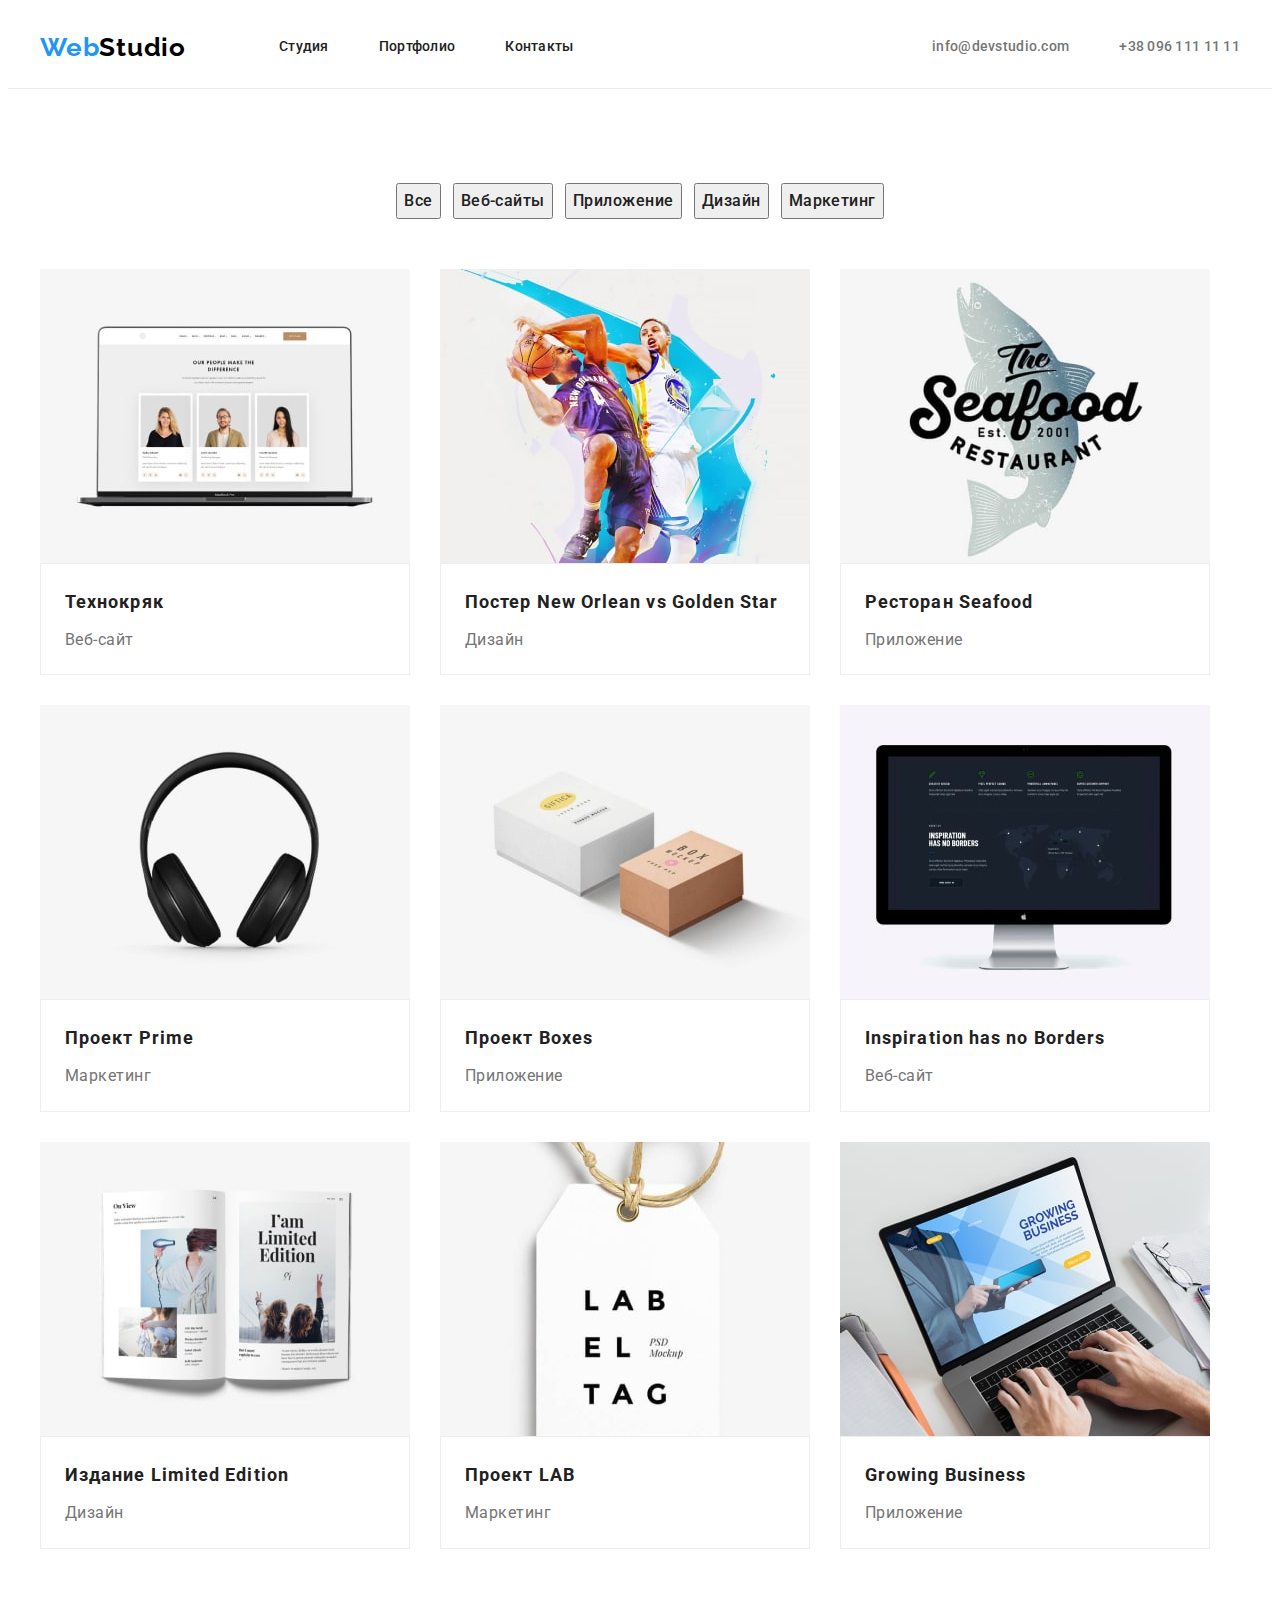
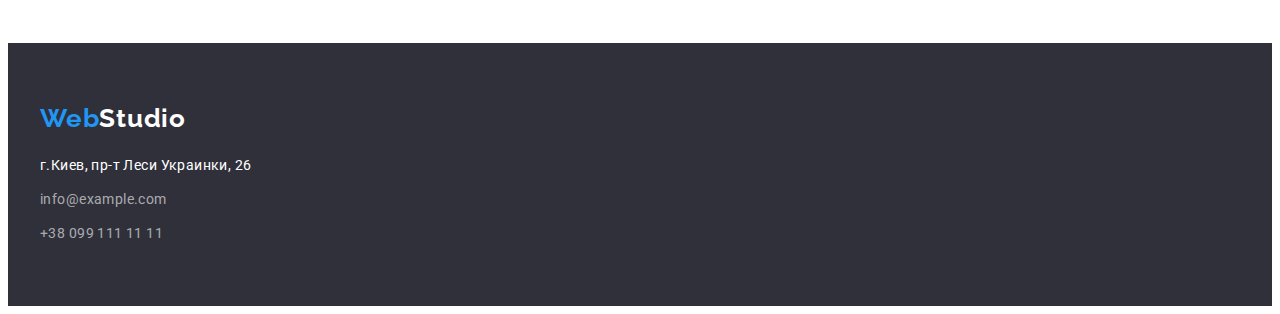
==== commit 34ba5cd9: "edits 2/05" ====
--- a/portfolio.html
+++ b/portfolio.html
@@ -61,25 +61,25 @@
       <section class="portfolio-menu">
         <div class="container">
           <ul class="menu-list list">
-            <li class="menu-list-all link">
+            <li class="menu-list-title link">
               <button class="menu-list-all-button" type="button">Все</button>
             </li>
-            <li class="menu-list-website">
+            <li class="menu-list-title">
               <button class="menu-list-website-button" type="button">
                 Веб-сайты
               </button>
             </li>
-            <li class="menu-list-app">
+            <li class="menu-list-title">
               <button class="menu-list-app-button" type="button">
                 Приложение
               </button>
             </li>
-            <li class="menu-list-design">
+            <li class="menu-list-title">
               <button class="menu-list-design-button" type="button">
                 Дизайн
               </button>
             </li>
-            <li class="menu-list-marketing">
+            <li class="menu-list-title">
               <button class="menu-list-marketing-button" type="button">
                 Маркетинг
               </button>
@@ -88,61 +88,82 @@
           <ul class="portfolio-list list">
             <li class="portfolio-item">
               <img src="img/portfolio/port1-min.jpg" alt="Технокряк" />
-              <h3 class="portfolio-list-header">Технокряк</h3>
-              <p class="portfolio-list-paragraph">Веб-сайт</p>
+              <div class="portfolio-list-description">
+                <h3 class="portfolio-list-header">Технокряк</h3>
+                <p class="portfolio-list-paragraph">Веб-сайт</p>
+              </div>
             </li>
             <li class="portfolio-item">
               <img
                 src="img/portfolio/port2-min.jpg"
                 alt="Постер New Orlean vs Golden Star"
               />
-              <h3 class="portfolio-list-header">
-                Постер New Orlean vs Golden Star
-              </h3>
-              <p class="portfolio-list-paragraph">Дизайн</p>
+              <div class="portfolio-list-description">
+                <h3 class="portfolio-list-header">
+                  Постер New Orlean vs Golden Star
+                </h3>
+                <p class="portfolio-list-paragraph">Дизайн</p>
+              </div>
             </li>
             <li class="portfolio-item">
               <img src="img/portfolio/port3-min.jpg" alt="Ресторан Seafood" />
-              <h3 class="portfolio-list-header">Ресторан Seafood</h3>
-              <p class="portfolio-list-paragraph">Приложение</p>
+              <div class="portfolio-list-description">
+                <h3 class="portfolio-list-header">Ресторан Seafood</h3>
+                <p class="portfolio-list-paragraph">Приложение</p>
+              </div>
             </li>
             <li class="portfolio-item">
               <img src="img/portfolio/port4-min.jpg" alt="Проект Prime" />
-              <h3 class="portfolio-list-header">Проект Prime</h3>
-              <p class="portfolio-list-paragraph">Маркетинг</p>
+              <div class="portfolio-list-description">
+                <h3 class="portfolio-list-header">Проект Prime</h3>
+                <p class="portfolio-list-paragraph">Маркетинг</p>
+              </div>
             </li>
             <li class="portfolio-item">
               <img src="img/portfolio/port5-min.jpg" alt="Проект Boxes" />
-              <h3 class="portfolio-list-header">Проект Boxes</h3>
-              <p class="portfolio-list-paragraph">Приложение</p>
+              <div class="portfolio-list-description">
+                <h3 class="portfolio-list-header">Проект Boxes</h3>
+                <p class="portfolio-list-paragraph">Приложение</p>
+              </div>
             </li>
             <li class="portfolio-item">
               <img
                 src="img/portfolio/port6-min.jpg"
                 alt="Inspiration has no Borders"
               />
-              <h3 class="portfolio-list-header" lang="en">
-                Inspiration has no Borders
-              </h3>
-              <p class="portfolio-list-paragraph">Веб-сайт</p>
+              <div class="portfolio-list-description">
+                <h3 class="portfolio-list-header" lang="en">
+                  Inspiration has no Borders
+                </h3>
+                <p class="portfolio-list-paragraph">Веб-сайт</p>
+              </div>
             </li>
             <li class="portfolio-item">
               <img
                 src="img/portfolio/port7-min.jpg"
                 alt="Издание Limited Edition"
               />
-              <h3 class="portfolio-list-header">Издание Limited Edition</h3>
-              <p class="portfolio-list-paragraph">Дизайн</p>
+              <div class="portfolio-list-description">
+                <h3 class="portfolio-list-header">Издание Limited Edition</h3>
+
+                <p class="portfolio-list-paragraph">Дизайн</p>
+              </div>
             </li>
             <li class="portfolio-item">
               <img src="img/portfolio/port8-min.jpg" alt="Проект LAB" />
-              <h3 class="portfolio-list-header">Проект LAB</h3>
-              <p class="portfolio-list-paragraph">Маркетинг</p>
+              <div class="portfolio-list-description">
+                <h3 class="portfolio-list-header">Проект LAB</h3>
+                <p class="portfolio-list-paragraph">Маркетинг</p>
+              </div>
             </li>
             <li class="portfolio-item">
               <img src="img/portfolio/port9-min.jpg" alt="Growing Business" />
-              <h3 class="portfolio-list-header" lang="en">Growing Business</h3>
-              <p class="portfolio-list-paragraph">Приложение</p>
+              <div class="portfolio-list-description">
+                <h3 class="portfolio-list-header" lang="en">
+                  Growing Business
+                </h3>
+                <p class="portfolio-list-paragraph">Приложение</p>
+              </div>
             </li>
           </ul>
         </div>
@@ -156,17 +177,17 @@
         >
         <address class="footer-contakts">
           <ul class="footer-contakts-list list">
-            <li>
+            <li class="footer-contakts-list-title">
               <a class="footer-contakts-address link" href=""
                 >г.Киев, пр-т Леси Украинки, 26</a
               >
             </li>
-            <li>
+            <li class="footer-contakts-list-title">
               <a class="footer-contakts-mail link" href="info@example.com"
                 >info@example.com</a
               >
             </li>
-            <li>
+            <li class="footer-contakts-list-title">
               <a class="footer-contakts-tel link" href="+380991111111"
                 >+38 099 111 11 11</a
               >
--- a/styles/portfolio.css
+++ b/styles/portfolio.css
@@ -135,8 +135,8 @@
   display: flex;
   justify-content: center;
 }
-.menu-list:not(:last-child) {
-  margin-right: 8px;
+.menu-list-title:not(:last-child) {
+  margin-right: 12px;
 }
 .menu-list-all-button {
   font-family: "Roboto";
@@ -194,13 +194,17 @@
   flex-wrap: wrap;
   margin-left: -30px;
   margin-bottom: -30px;
-  padding-top: 35px;
+  margin-top: 50px;
 }
 .portfolio-item {
   flex-basis: calc(100% / 3-30px);
   margin-left: 30px;
   margin-bottom: 30px;
-  border: 1px #eeeeee;
+}
+.portfolio-list-description {
+  background: #ffffff;
+  border: 1px solid #eeeeee;
+  padding: 20px 24px;
 }
 .portfolio-list-header {
   font-weight: 700;
@@ -208,16 +212,13 @@
   line-height: 2;
   letter-spacing: 0.06em;
   color: #212121;
-  margin-left: 24px;
-  margin-top: 20px;
+  margin-bottom: 5px;
 }
 .portfolio-list-paragraph {
   font-size: 16px;
   line-height: 1.86;
   letter-spacing: 0.03em;
   color: #757575;
-  margin-left: 24px;
-  padding-top: 5px;
 }
 .footer {
   background: var(--section-color);
@@ -245,8 +246,8 @@
   display: flex;
   flex-direction: column;
 }
-.footer-contakts-list:not(:last-child) {
-  margin-right: 10px;
+.footer-contakts-list-title:not(:last-child) {
+  margin-bottom: 10px;
 }
 .footer-contakts-address {
   font-style: normal;
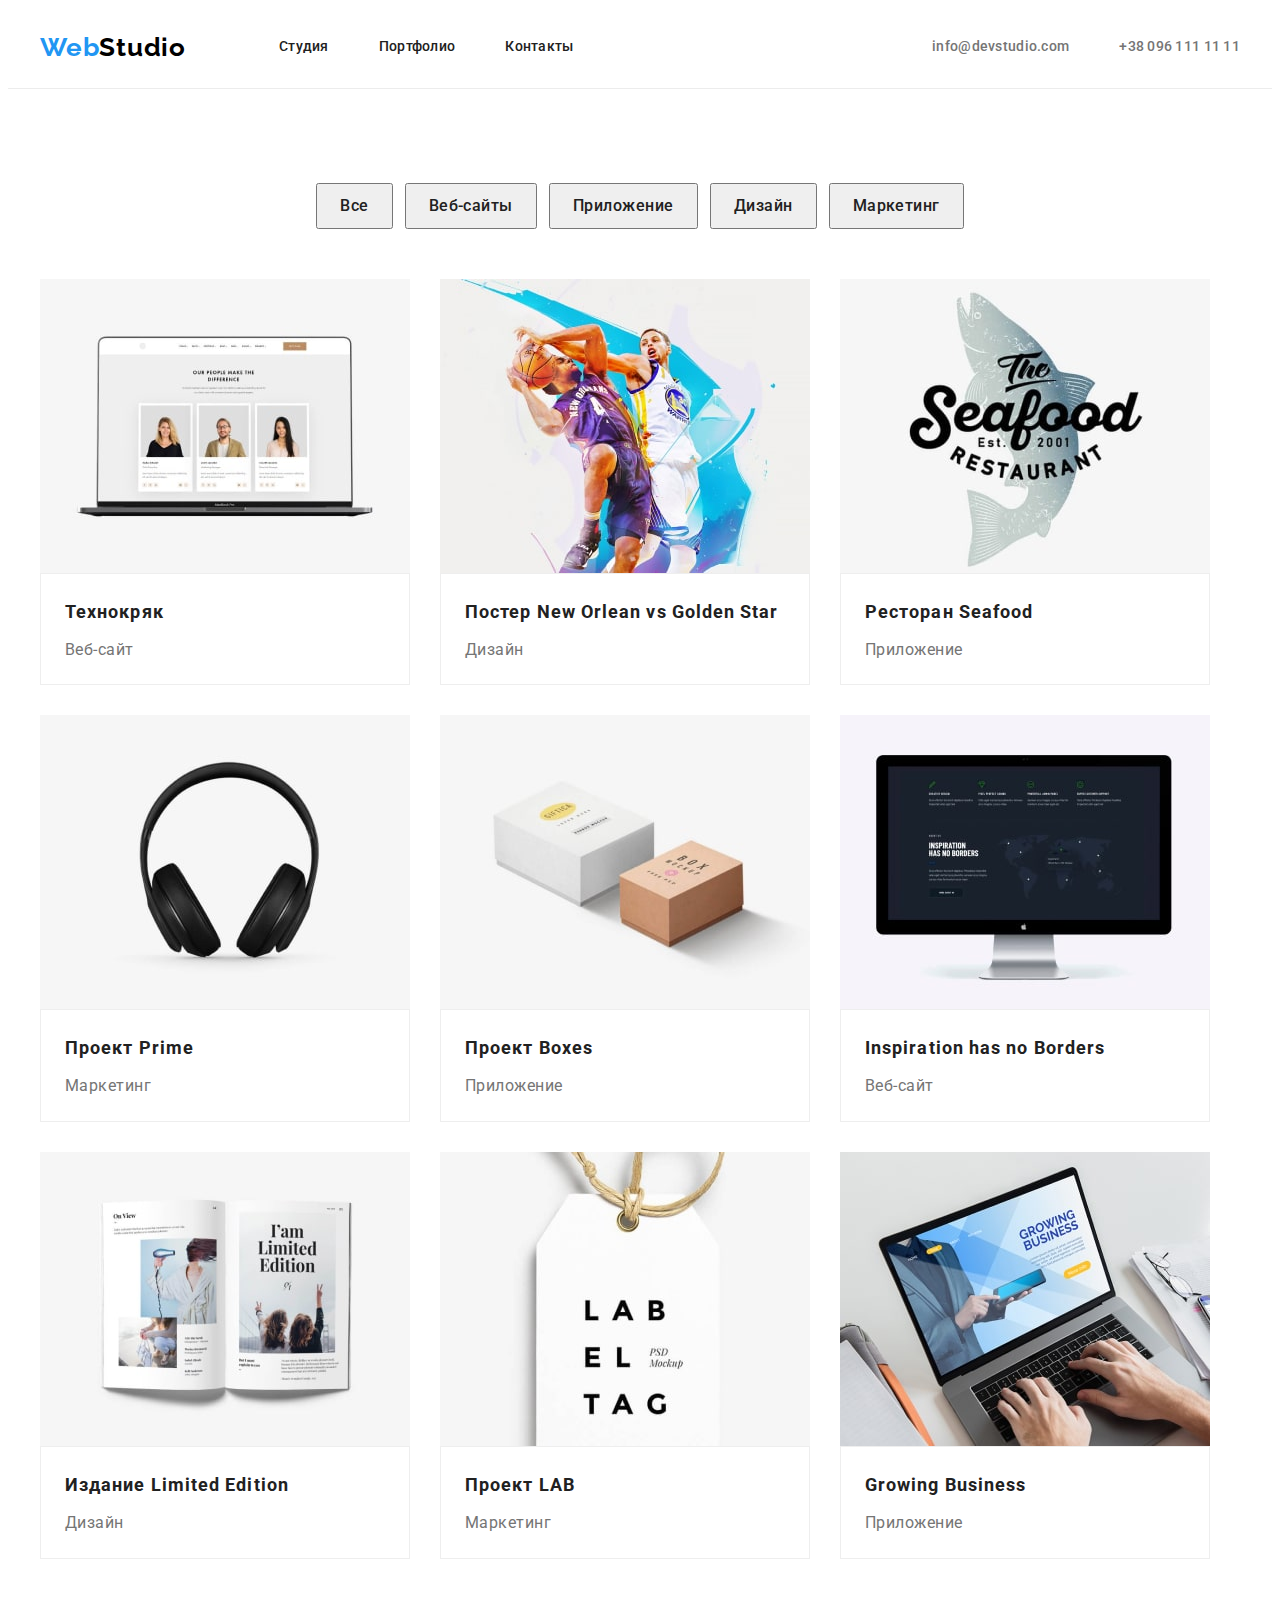
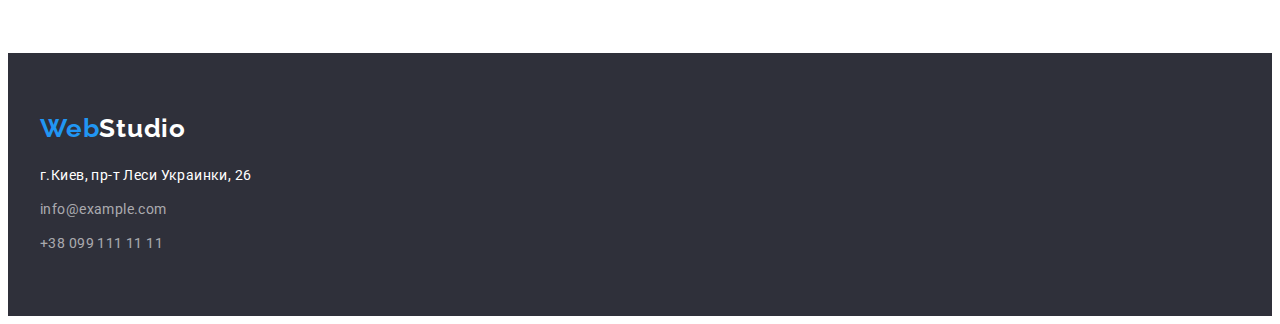
==== commit 316628e9: "edits 2/05-1" ====
--- a/portfolio.html
+++ b/portfolio.html
@@ -62,27 +62,19 @@
         <div class="container">
           <ul class="menu-list list">
             <li class="menu-list-title link">
-              <button class="menu-list-all-button" type="button">Все</button>
+              <button class="menu-list-button" type="button">Все</button>
             </li>
             <li class="menu-list-title">
-              <button class="menu-list-website-button" type="button">
-                Веб-сайты
-              </button>
+              <button class="menu-list-button" type="button">Веб-сайты</button>
             </li>
             <li class="menu-list-title">
-              <button class="menu-list-app-button" type="button">
-                Приложение
-              </button>
+              <button class="menu-list-button" type="button">Приложение</button>
             </li>
             <li class="menu-list-title">
-              <button class="menu-list-design-button" type="button">
-                Дизайн
-              </button>
+              <button class="menu-list-button" type="button">Дизайн</button>
             </li>
             <li class="menu-list-title">
-              <button class="menu-list-marketing-button" type="button">
-                Маркетинг
-              </button>
+              <button class="menu-list-button" type="button">Маркетинг</button>
             </li>
           </ul>
           <ul class="portfolio-list list">
--- a/styles/portfolio.css
+++ b/styles/portfolio.css
@@ -138,7 +138,7 @@
 .menu-list-title:not(:last-child) {
   margin-right: 12px;
 }
-.menu-list-all-button {
+.menu-list-button {
   font-family: "Roboto";
   font-style: normal;
   font-weight: 500;
@@ -147,47 +147,7 @@
   letter-spacing: 0.03em;
   color: var(--text-color);
   cursor: pointer;
-}
-.menu-list-website-button {
-  font-family: "Roboto";
-  font-style: normal;
-  font-weight: 500;
-  font-size: 16px;
-  line-height: 1.86;
-  letter-spacing: 0.03em;
-  color: var(--text-color);
-  cursor: pointer;
-}
-.menu-list-app-button {
-  font-family: "Roboto";
-  font-style: normal;
-  font-weight: 500;
-  font-size: 16px;
-  line-height: 1.86;
-  letter-spacing: 0.03em;
-  color: var(--text-color);
-  cursor: pointer;
-}
-.menu-list-design-button {
-  font-family: "Roboto";
-  font-style: normal;
-  font-weight: 500;
-  font-size: 16px;
-  line-height: 1.86;
-  letter-spacing: 0.03em;
-  color: var(--text-color);
-  cursor: pointer;
-}
-
-.menu-list-marketing-button {
-  font-family: "Roboto";
-  font-style: normal;
-  font-weight: 500;
-  font-size: 16px;
-  line-height: 1.86;
-  letter-spacing: 0.03em;
-  color: var(--text-color);
-  cursor: pointer;
+  padding: 6px 22px;
 }
 .portfolio-list {
   display: flex;
